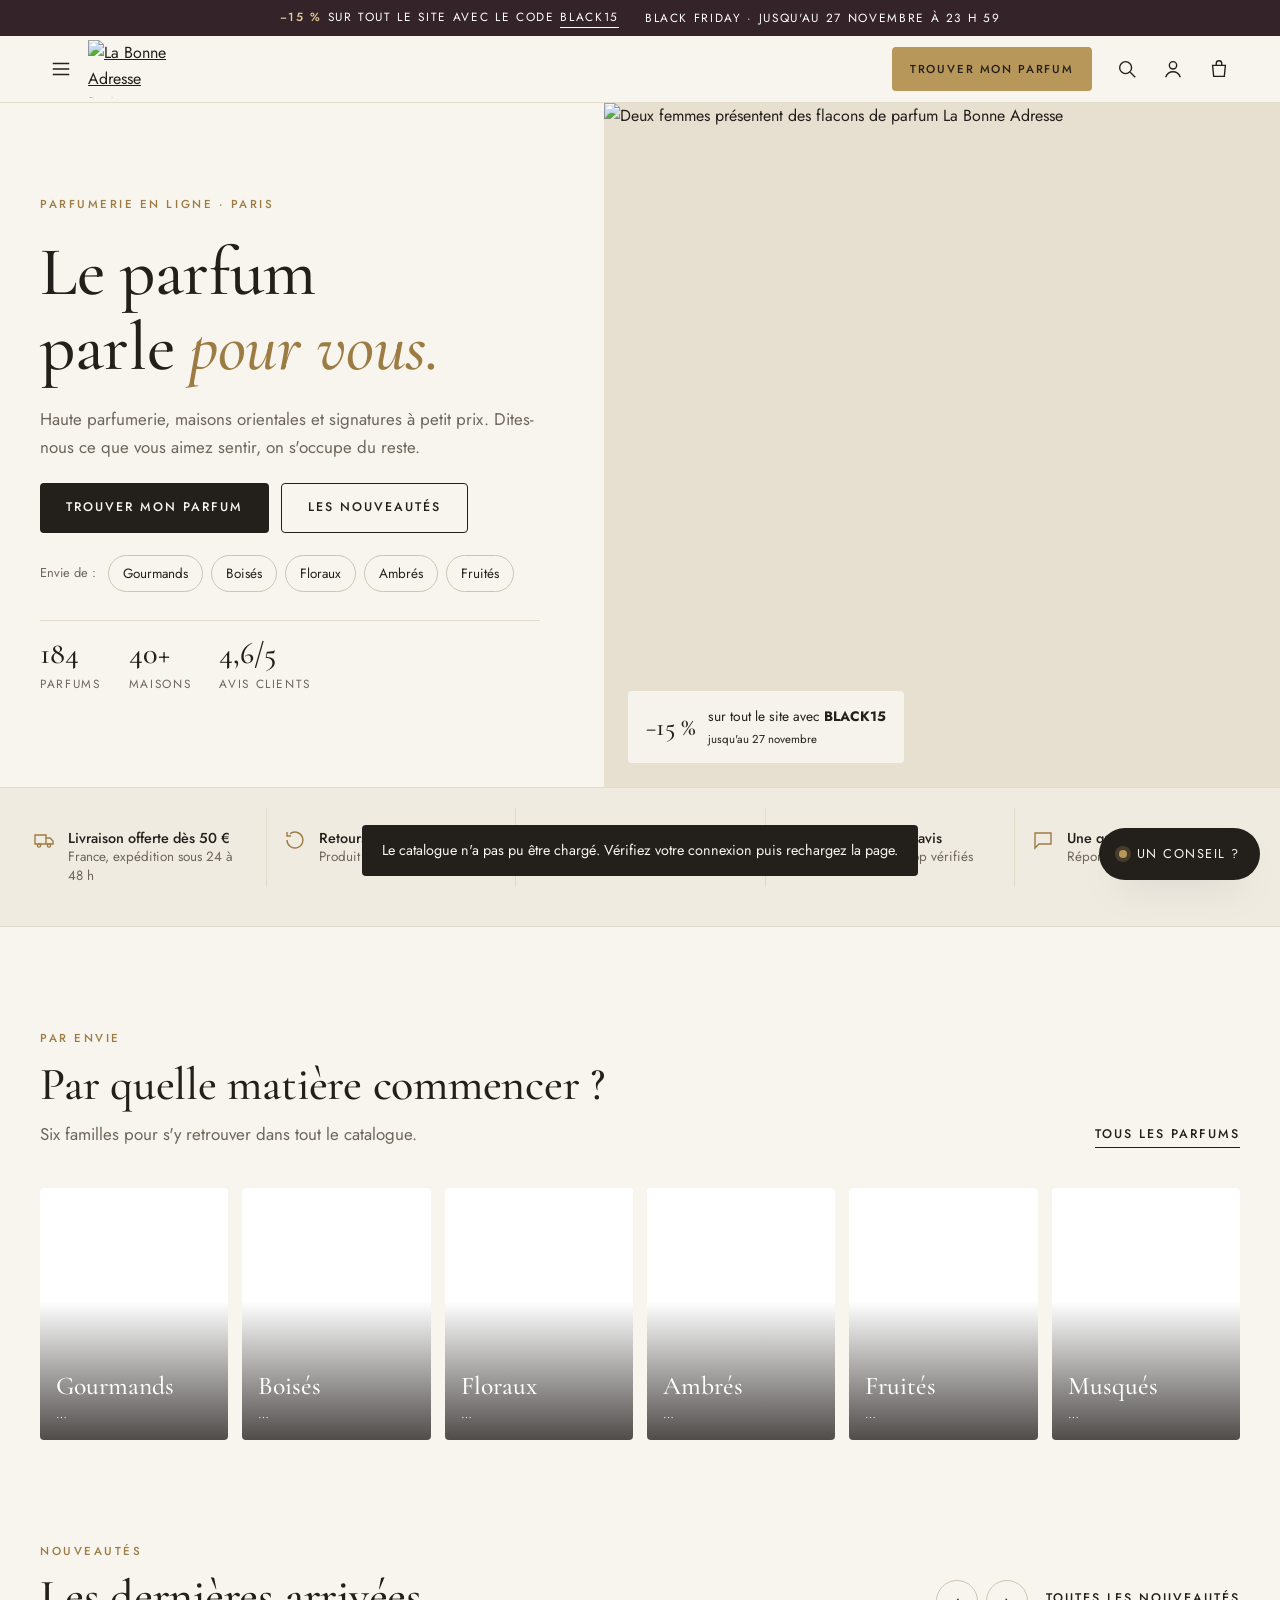
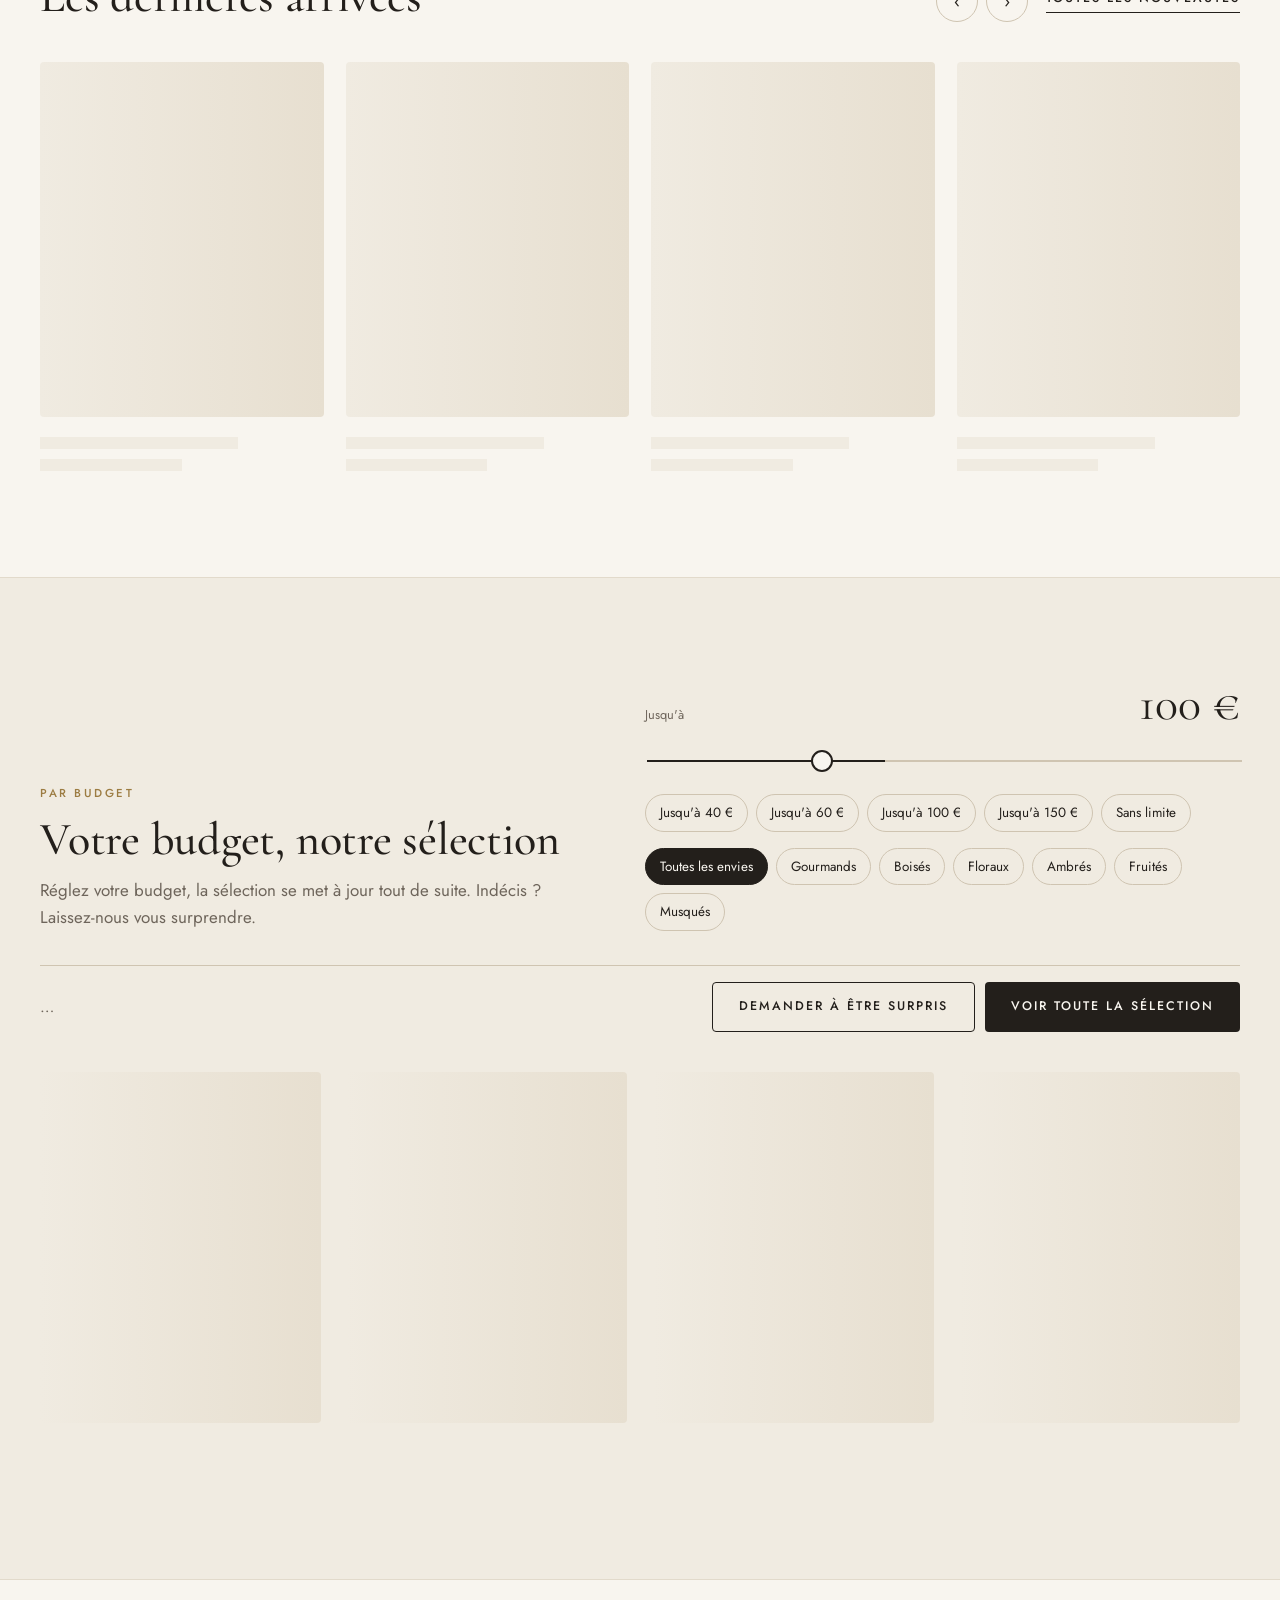
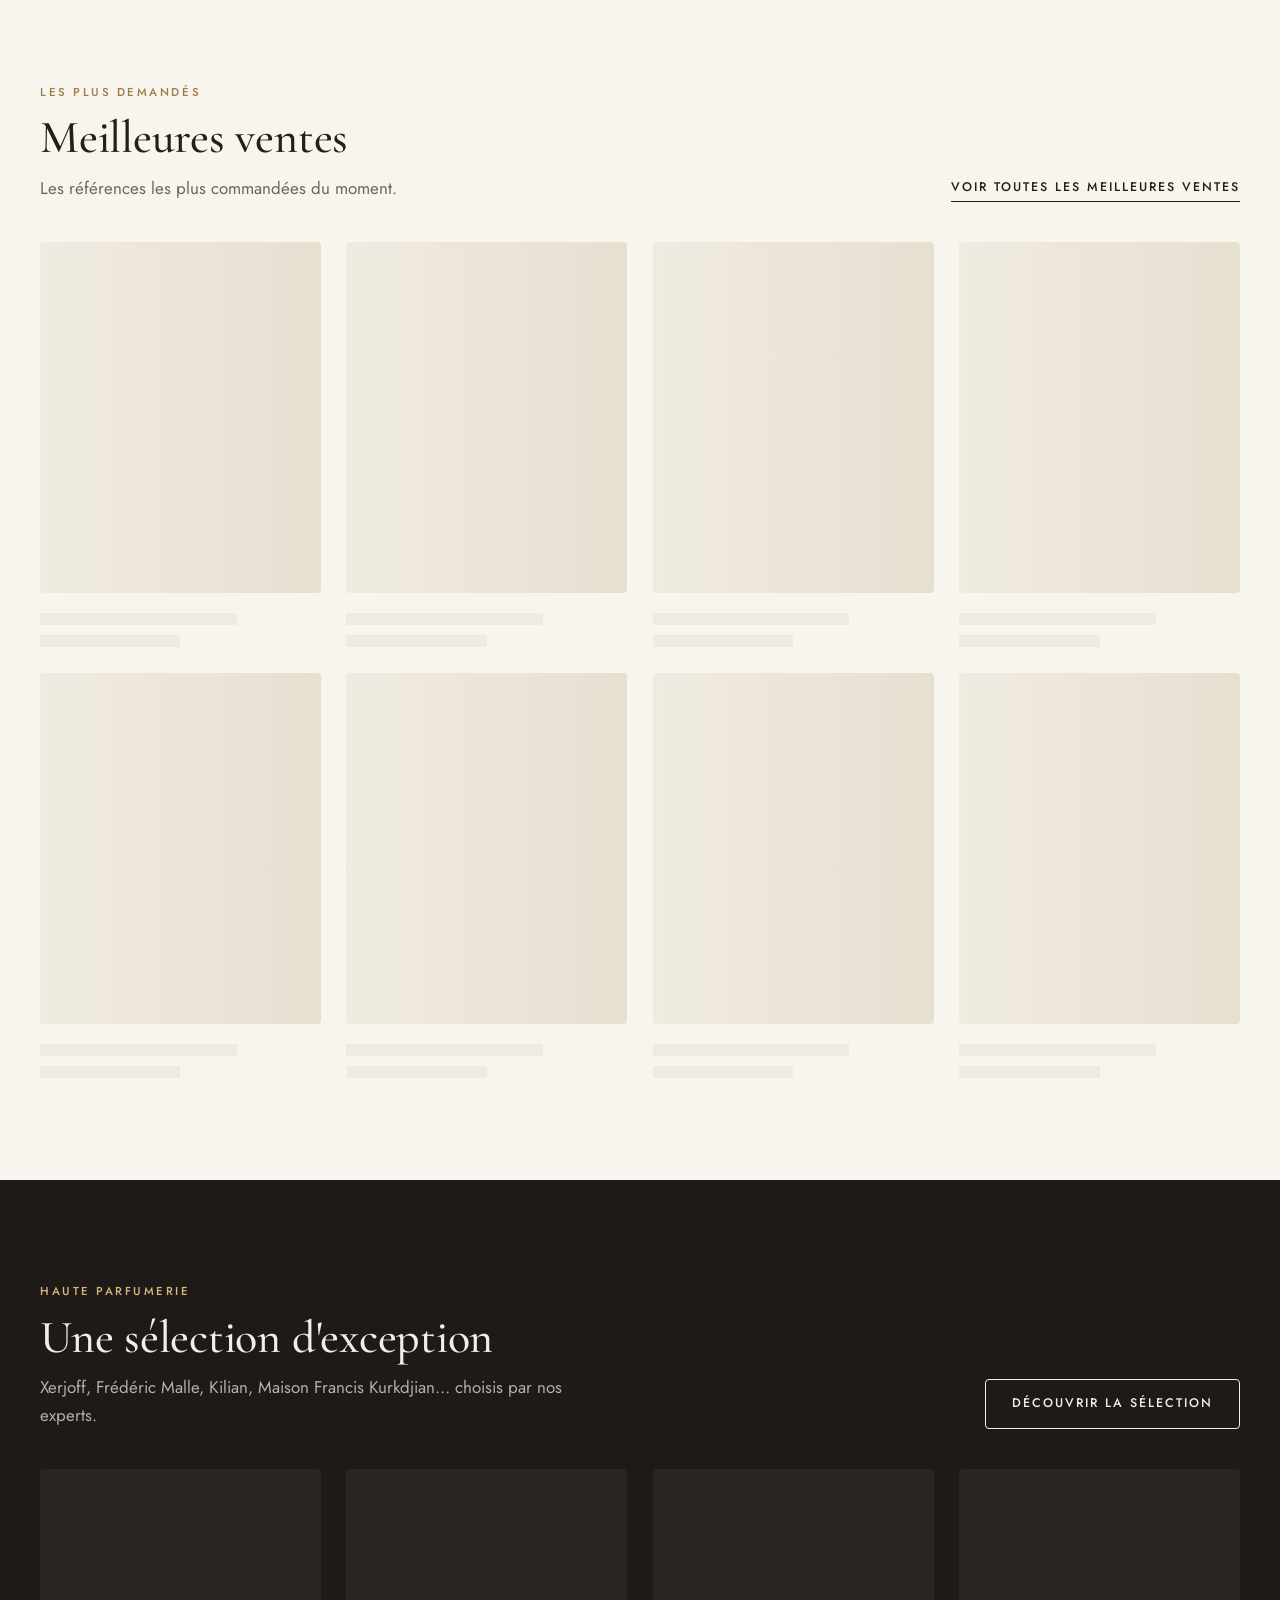
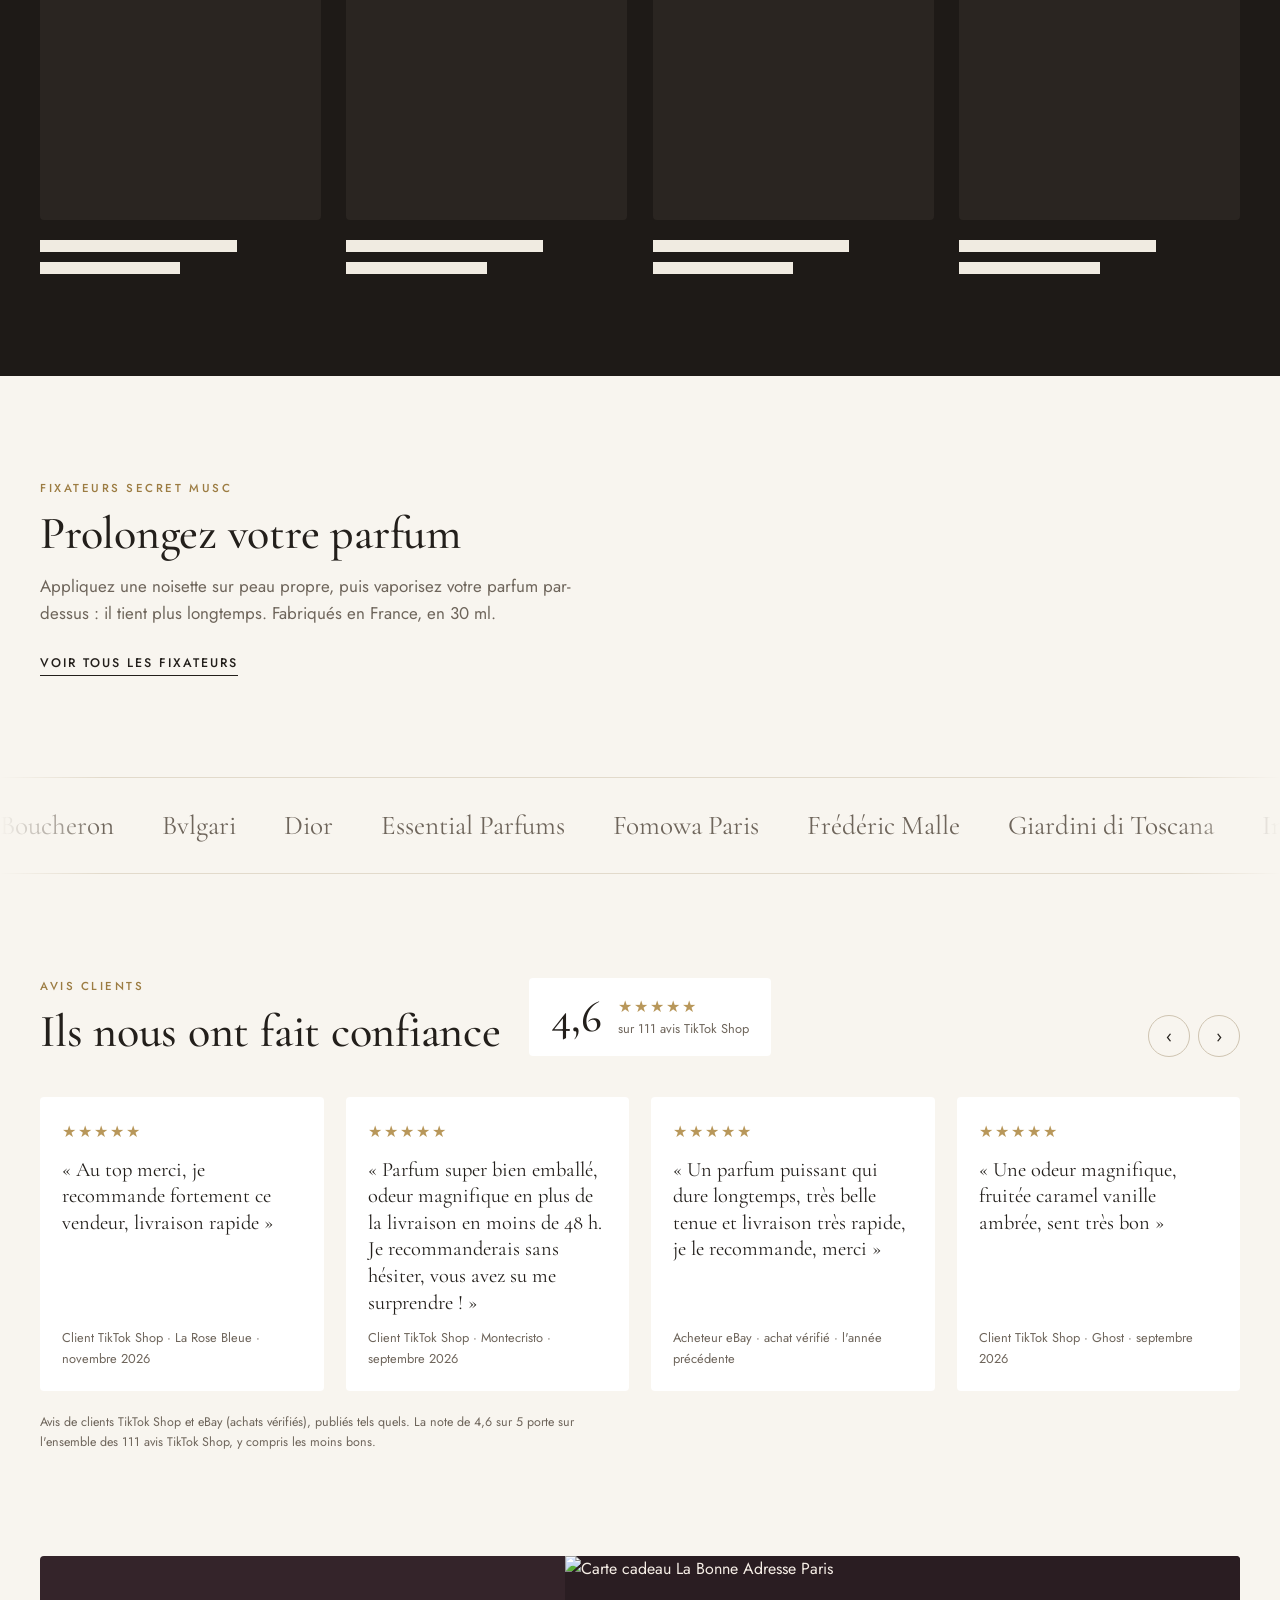
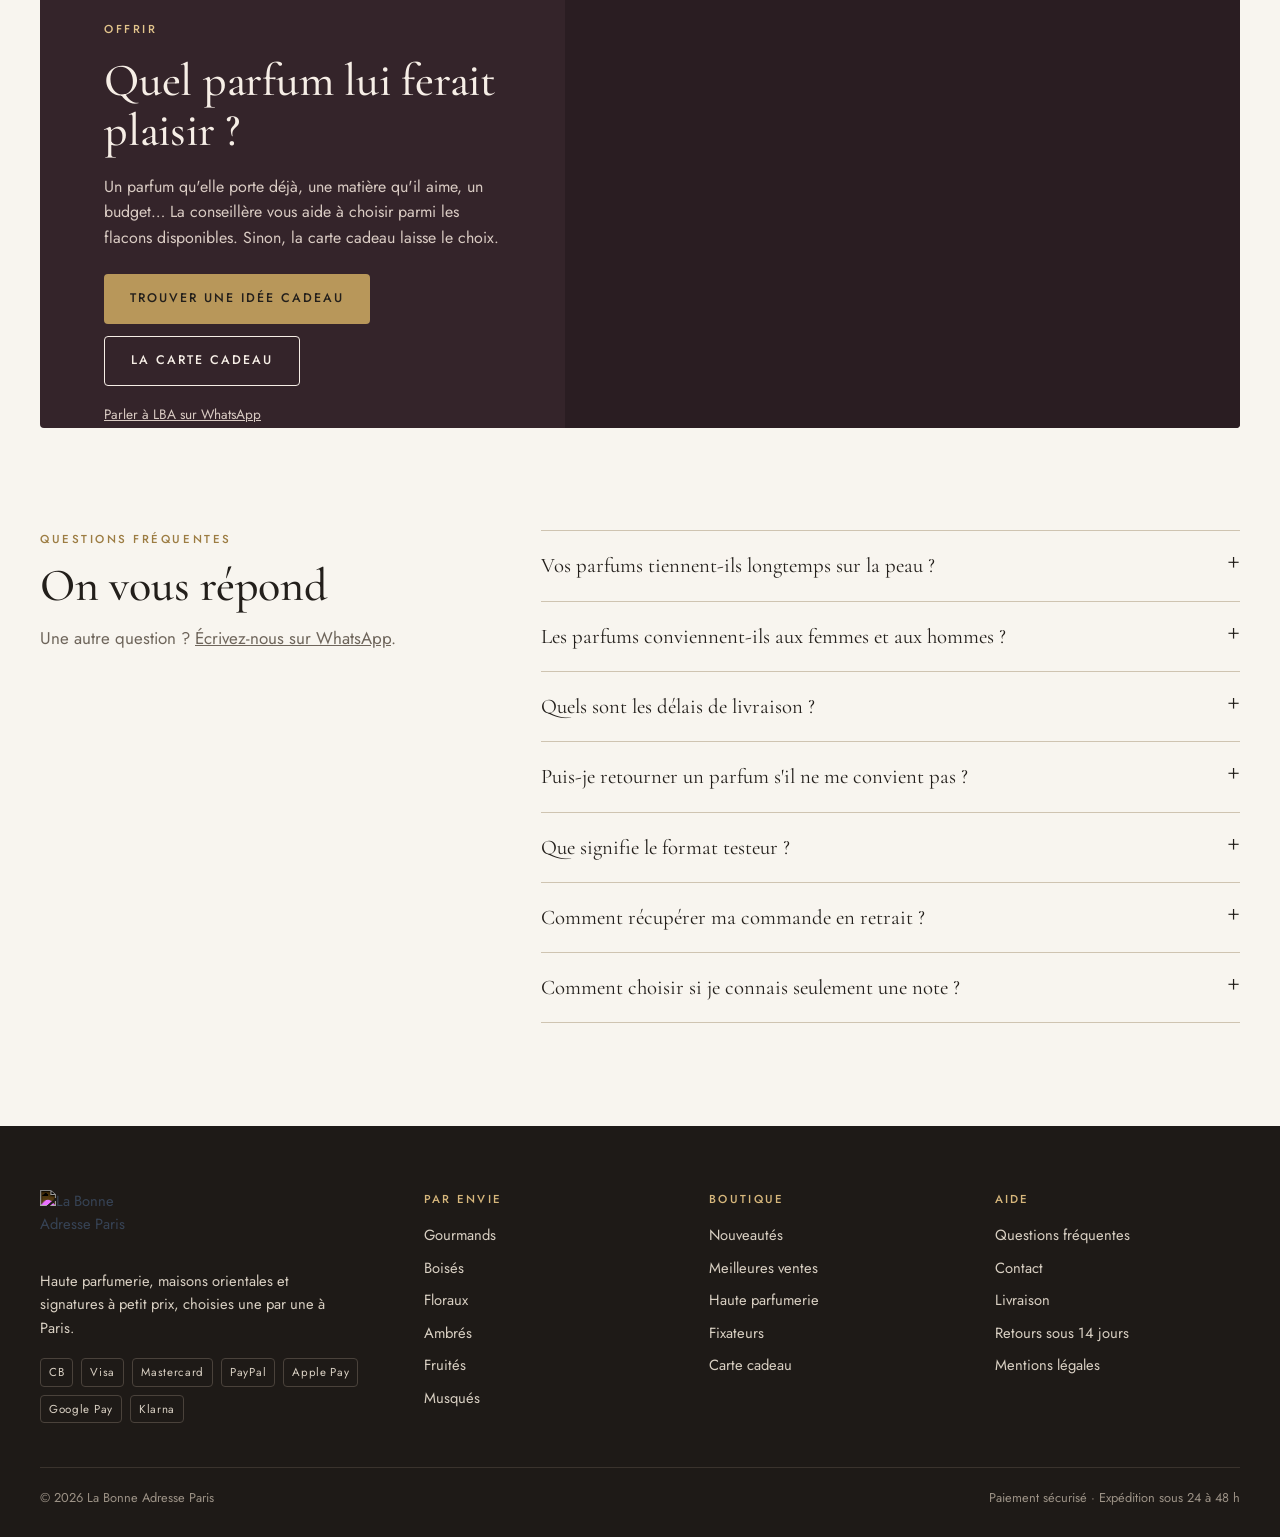
==== index.html @ 256d6266 "La Bonne Adresse Paris – version 3 Co-Authored-By: Claude Opus 5.5 <noreply@anthropic.com>" ====
<!doctype html>
<html lang="fr">
<head>
<meta charset="utf-8">
<meta name="viewport" content="width=device-width, initial-scale=1, viewport-fit=cover">
<meta name="robots" content="noindex">
<title>La Bonne Adresse Paris – Parfums de niche et petits prix</title>
<meta name="description" content="Haute parfumerie, maisons orientales et signatures à petit prix. Livraison offerte dès 50 €, expédition sous 24 à 48 h.">
<link rel="icon" href="https://labonneadresseparis.fr/cdn/shop/files/lba-logo-transparent.png?width=64">
<link rel="preconnect" href="https://fonts.googleapis.com">
<link rel="preconnect" href="https://fonts.gstatic.com" crossorigin>
<link rel="preconnect" href="https://cdn.shopify.com" crossorigin>
<link rel="stylesheet" href="https://fonts.googleapis.com/css2?family=Cormorant+Garamond:ital,wght@0,400;0,500;0,600;1,400;1,500&family=Jost:wght@300;400;500&display=swap">
<link rel="stylesheet" href="styles.css">
</head>
<body>
<a class="visually-hidden" href="#app">Aller au contenu</a>

<div class="ann" role="region" aria-label="Offre en cours">
  <div class="wrap">
    <span><b>−15 %</b> sur tout le site avec le code <button type="button" data-copy="BLACK15">BLACK15</button></span>
    <span class="ann-2">Black Friday · jusqu'au 27 novembre à 23 h 59</span>
  </div>
</div>

<header class="hd">
  <div class="hd-row">
    <button type="button" class="ic hd-burger" id="burger" aria-label="Ouvrir le menu" aria-controls="menuDrawer" aria-expanded="false">
      <svg viewBox="0 0 24 24" fill="none" stroke="currentColor" stroke-width="1.5"><path d="M3 6h18M3 12h18M3 18h18"/></svg>
    </button>
    <a class="hd-logo" href="#/" aria-label="La Bonne Adresse Paris, accueil">
      <img src="https://labonneadresseparis.fr/cdn/shop/files/lba-logo-transparent.png?width=240" alt="La Bonne Adresse Paris" width="80" height="58">
    </a>
    <nav class="hd-nav" aria-label="Navigation principale"><ul id="nav"></ul></nav>
    <div class="hd-tools">
      <button type="button" class="btn btn-gold hd-cta" data-adv-open>Trouver mon parfum</button>
      <a class="ic" href="#/catalogue?focus=1" aria-label="Rechercher"><svg viewBox="0 0 24 24" fill="none" stroke="currentColor" stroke-width="1.5"><circle cx="10.5" cy="10.5" r="6.5"/><path d="M15.5 15.5L21 21"/></svg></a>
      <a class="ic hd-acc" href="https://labonneadresseparis.fr/account" aria-label="Mon compte"><svg viewBox="0 0 24 24" fill="none" stroke="currentColor" stroke-width="1.5"><circle cx="12" cy="8" r="4"/><path d="M4 21c1.5-4 4.5-6 8-6s6.5 2 8 6"/></svg></a>
      <button type="button" class="ic" id="cartBtn" aria-label="Panier" aria-controls="cartDrawer"><svg viewBox="0 0 24 24" fill="none" stroke="currentColor" stroke-width="1.5"><path d="M5 8h14l-1.2 12H6.2z"/><path d="M9 8V6a3 3 0 016 0v2"/></svg><span class="n" id="cartN" data-z="1">0</span></button>
    </div>
  </div>
</header>

<div class="drawer" id="menuDrawer" hidden>
  <div class="drawer-bg" data-close></div>
  <div class="drawer-in" role="dialog" aria-modal="true" aria-label="Menu">
    <div class="drawer-top">
      <img src="https://labonneadresseparis.fr/cdn/shop/files/lba-logo-transparent.png?width=160" alt="" width="60" height="44" style="height:44px;width:auto">
      <button type="button" class="ic" data-close aria-label="Fermer le menu"><svg viewBox="0 0 24 24" fill="none" stroke="currentColor" stroke-width="1.5"><path d="M6 6l12 12M18 6L6 18"/></svg></button>
    </div>
    <button type="button" class="btn btn-gold" data-adv-open style="width:100%;margin-bottom:8px">Trouver mon parfum</button>
    <ul id="navM"></ul>
    <a class="m-link" href="https://labonneadresseparis.fr/account" style="color:var(--muted);font-size:.85rem">Mon compte</a>
  </div>
</div>

<main id="app" tabindex="-1"></main>

<footer class="ft">
  <div class="wrap">
    <div class="ft-grid">
      <div>
        <img class="ft-logo" src="https://labonneadresseparis.fr/cdn/shop/files/lba-logo-transparent.png?width=200" alt="La Bonne Adresse Paris" width="88" height="64">
        <p style="max-width:34ch">Haute parfumerie, maisons orientales et signatures à petit prix, choisies une par une à Paris.</p>
        <div class="ft-pay"><span>CB</span><span>Visa</span><span>Mastercard</span><span>PayPal</span><span>Apple Pay</span><span>Google Pay</span><span>Klarna</span></div>
      </div>
      <div><h4>Par envie</h4><ul id="ftFam"></ul></div>
      <div><h4>Boutique</h4><ul>
        <li><a href="#/catalogue?sort=new">Nouveautés</a></li>
        <li><a href="#/collection/meilleures-ventes">Meilleures ventes</a></li>
        <li><a href="#/collection/parfums-de-niche">Haute parfumerie</a></li>
        <li><a href="#/collection/fixateurs-de-parfum">Fixateurs</a></li>
        <li><a href="https://labonneadresseparis.fr/products/carte-cadeau-la-bonne-adresse-paris">Carte cadeau</a></li>
      </ul></div>
      <div><h4>Aide</h4><ul>
        <li><a href="#faq">Questions fréquentes</a></li>
        <li><a href="https://labonneadresseparis.fr/pages/contact">Contact</a></li>
        <li><a href="https://labonneadresseparis.fr/policies/shipping-policy">Livraison</a></li>
        <li><a href="https://labonneadresseparis.fr/policies/refund-policy">Retours sous 14 jours</a></li>
        <li><a href="https://labonneadresseparis.fr/policies/legal-notice">Mentions légales</a></li>
      </ul></div>
    </div>
    <div class="ft-bot"><span>© 2026 La Bonne Adresse Paris</span><span>Paiement sécurisé · Expédition sous 24 à 48 h</span></div>
  </div>
</footer>

<div class="drawer" id="cartDrawer" hidden>
  <div class="drawer-bg" data-close></div>
  <div class="drawer-in r cart-in" role="dialog" aria-modal="true" aria-labelledby="cartTitle" id="cartPanel"></div>
</div>

<div class="bf" id="bf" hidden role="dialog" aria-labelledby="bfTitle">
  <button type="button" class="x" id="bfX" aria-label="Fermer">×</button>
  <span class="eyebrow" style="color:#E2C48C;margin:0">Black Friday</span>
  <b id="bfTitle">−15 % sur tout le site</b>
  <p>Jusqu'au 27 novembre à 23 h 59. Le code s'applique tout seul à la commande.</p>
  <code>BLACK15</code>
</div>

<button type="button" class="adv-fab" id="advFab" aria-controls="adv" aria-expanded="false"><i aria-hidden="true"></i><span>Un conseil ?</span></button>
<div class="adv" id="adv" role="dialog" aria-labelledby="advTitle" hidden>
  <div class="adv-top">
    <span class="av" aria-hidden="true"><svg viewBox="0 0 24 24" width="18" height="18" fill="none" stroke="currentColor" stroke-width="1.4"><rect x="9" y="2.5" width="6" height="3.5"/><path d="M10.5 6v2.2M13.5 6v2.2"/><rect x="5.5" y="8.2" width="13" height="13.3" rx="1.5"/><path d="M8.5 13.5h7"/></svg></span>
    <div><b id="advTitle">Votre conseillère</b><small>La Bonne Adresse · réponse immédiate</small></div>
    <button type="button" class="x" id="advX" aria-label="Fermer le conseiller">×</button>
  </div>
  <div class="adv-log" id="advLog" aria-live="polite"></div>
  <div class="adv-choices" id="advChoices"></div>
  <form class="adv-form" id="advForm" autocomplete="off">
    <label class="visually-hidden" for="advIn">Décrivez ce que vous cherchez</label>
    <input id="advIn" type="text" maxlength="120" placeholder="Ex : vanille, oud, moins de 50 €…">
    <button type="submit" aria-label="Envoyer">→</button>
  </form>
  <a class="adv-human" href="https://wa.me/33620641083" target="_blank" rel="noopener">Parler à la boutique sur WhatsApp</a>
</div>

<div class="toast" id="toast" role="status" aria-live="polite"></div>

<script src="familles.js"></script>
<script src="app.js"></script>
</body>
</html>
---- styles.css ----
/* La Bonne Adresse Paris – version 3
   Identité du site actuel (ivoire, Cormorant Garamond, or) + parcours de la maquette (envies, budget, conseil). */
:root{
  --ivory:#F8F5EF; --ivory-2:#F0EBE1; --sand:#E7DFD0; --card:#FFFFFF;
  --ink:#231F1B; --muted:#6E655B; --line:#E2DACB; --line-2:#CFC4B1;
  --gold:#B8975A; --gold-d:#9C7C42; --gold-ink:#231F1B;
  --plum:#34242A; --plum-2:#4A3540; --night:#1E1A17;
  --ok:#3E7B4F; --sale:#9B3B2E;
  --f-title:"Cormorant Garamond",Cormorant,Garamond,Georgia,serif;
  --f-body:"Jost",Futura,"Helvetica Neue",Arial,sans-serif;
  --wrap:1320px; --gut:clamp(16px,4vw,40px); --r:4px;
  --shadow:0 18px 40px -22px rgba(35,31,27,.35);
  color-scheme:light;
}
*{box-sizing:border-box}
html{-webkit-text-size-adjust:100%;scroll-behavior:smooth}
body{margin:0;background:var(--ivory);color:var(--ink);font-family:var(--f-body);font-size:16px;line-height:1.6;font-weight:400;-webkit-font-smoothing:antialiased}
img{max-width:100%;display:block}
a{color:inherit}
button{font:inherit;color:inherit;background:none;border:0;cursor:pointer;padding:0}
input,select{font:inherit;color:inherit}
:focus-visible{outline:2px solid var(--gold-d);outline-offset:2px}
h1,h2,h3{font-family:var(--f-title);font-weight:500;line-height:1.08;margin:0;letter-spacing:-.005em}
h1{font-size:clamp(2.6rem,5.4vw,4.6rem)}
h2{font-size:clamp(2rem,3.6vw,3rem)}
h3{font-size:1.5rem}
p{margin:0}
.wrap{max-width:var(--wrap);margin:0 auto;padding-inline:var(--gut)}
.eyebrow{font-size:.72rem;letter-spacing:.22em;text-transform:uppercase;color:var(--gold-d);font-weight:500;margin:0 0 12px}
.lead{color:var(--muted);font-size:1.06rem;max-width:56ch}
.visually-hidden{position:absolute!important;width:1px;height:1px;overflow:hidden;clip:rect(0 0 0 0);white-space:nowrap}
section{padding-block:clamp(56px,8vw,104px)}
.sec-head{display:flex;justify-content:space-between;align-items:end;gap:24px;flex-wrap:wrap;margin-bottom:clamp(26px,4vw,40px)}
.sec-head p.lead{margin-top:12px}
.link{font-size:.78rem;letter-spacing:.16em;text-transform:uppercase;font-weight:500;text-decoration:none;border-bottom:1px solid currentColor;padding-bottom:3px;white-space:nowrap}
.link:hover{color:var(--gold-d)}

/* boutons */
.btn{display:inline-flex;align-items:center;justify-content:center;gap:10px;min-height:50px;padding:0 26px;font-size:.78rem;letter-spacing:.16em;text-transform:uppercase;font-weight:500;text-decoration:none;border-radius:var(--r);transition:background .2s,color .2s,border-color .2s,transform .2s;white-space:nowrap}
.btn-gold{background:var(--gold);color:var(--gold-ink)}
.btn-gold:hover{background:#C6A66A}
.btn-dark{background:var(--ink);color:var(--ivory)}
.btn-dark:hover{background:#3A332C}
.btn-line{border:1px solid var(--ink)}
.btn-line:hover{background:var(--ink);color:var(--ivory)}
.btn-light{background:var(--ivory);color:var(--ink)}
.btn[disabled]{opacity:.45;cursor:not-allowed}
.chip{display:inline-flex;align-items:center;gap:6px;border:1px solid var(--line-2);border-radius:999px;padding:7px 14px;font-size:.84rem;text-decoration:none;background:transparent;transition:all .2s;white-space:nowrap}
.chip:hover{border-color:var(--ink)}
.chip[aria-pressed="true"]{background:var(--ink);color:var(--ivory);border-color:var(--ink)}
.chip em{font-style:normal;color:var(--muted);font-size:.76rem}
.chip[aria-pressed="true"] em{color:#CFC6B8}

/* bandeau Black Friday */
.ann{background:var(--plum);color:#fff;font-size:.74rem;letter-spacing:.14em;text-transform:uppercase;overflow:hidden}
.ann .wrap{display:flex;justify-content:center;align-items:center;gap:26px;min-height:36px;padding-block:6px;text-align:center}
.ann b{font-weight:500;color:#E9CF9B}
.ann button{border-bottom:1px solid currentColor;font-size:inherit;letter-spacing:inherit;text-transform:inherit}
@media (max-width:640px){.ann .ann-2{display:none}}

/* en-tête */
.hd{position:sticky;top:0;z-index:60;background:rgba(248,245,239,.94);backdrop-filter:saturate(1.2) blur(10px);-webkit-backdrop-filter:saturate(1.2) blur(10px);border-bottom:1px solid var(--line)}
.hd-row{display:flex;align-items:center;gap:clamp(14px,1.6vw,28px);min-height:76px;max-width:1480px;margin:0 auto;padding-inline:var(--gut)}
.hd-logo{flex:none;display:block}
.hd-logo img{height:58px;width:auto}
.hd-nav{flex:1;min-width:0}
.hd-nav>ul{list-style:none;margin:0;padding:0;display:flex;justify-content:center;gap:clamp(12px,1.3vw,24px)}
.hd-nav>ul>li{position:relative}
.hd-nav a,.hd-nav>ul>li>button{display:inline-flex;align-items:center;gap:6px;white-space:nowrap;text-decoration:none;font-size:.74rem;letter-spacing:.08em;text-transform:uppercase;font-weight:500;padding:12px 0;border-bottom:1px solid transparent}
.hd-nav a:hover,.hd-nav>ul>li>button:hover,.hd-dd.on>button{border-color:currentColor}
.hd-dd.on>button svg{transform:rotate(180deg)}
.hd-panel{position:absolute;top:100%;left:50%;transform:translateX(-50%);min-width:240px;background:var(--ivory);border:1px solid var(--line);box-shadow:var(--shadow);padding:14px 0;z-index:5}
.hd-panel.cols{min-width:560px}
.hd-panel.cols ul{columns:2;column-gap:8px}
.hd-panel ul{list-style:none;margin:0;padding:0}
.hd-panel a{display:block;padding:8px 22px;font-size:.95rem;letter-spacing:0;text-transform:none;font-weight:400;border:0;white-space:normal}
.hd-panel a:hover{background:var(--ivory-2)}
.hd-panel[hidden]{display:none}
.hd-tools{display:flex;align-items:center;gap:4px;flex:none;margin-left:auto}
.hd-cta{margin-right:10px;min-height:44px;padding:0 18px;font-size:.72rem}
.ic{display:inline-grid;place-items:center;width:42px;height:42px;position:relative;text-decoration:none}
.ic svg{width:22px;height:22px}
.ic .n{position:absolute;top:3px;right:1px;min-width:18px;height:18px;border-radius:9px;background:var(--ink);color:var(--ivory);font-size:.64rem;display:grid;place-items:center;padding:0 4px}
.ic .n[data-z="1"]{display:none}
.hd-burger{display:none}
@media (max-width:1300px){.hd-nav{display:none}.hd-burger{display:inline-grid}.hd-logo{margin-right:auto}.hd-row{gap:6px;min-height:66px}}
@media (max-width:640px){.hd-cta{display:none}.hd-logo img{height:46px}.hd-acc{display:none}}

/* tiroir mobile */
.drawer{position:fixed;inset:0;z-index:90;display:flex}
.drawer[hidden]{display:none}
.drawer-bg{position:absolute;inset:0;background:rgba(30,26,23,.45)}
.drawer-in{position:relative;width:min(420px,92vw);height:100%;background:var(--ivory);overflow:auto;padding:18px var(--gut) 40px;display:flex;flex-direction:column;gap:6px;animation:slideL .28s ease-out}
.drawer-in.r{margin-left:auto;animation-name:slideR}
@keyframes slideL{from{transform:translateX(-100%)}}
@keyframes slideR{from{transform:translateX(100%)}}
@media (prefers-reduced-motion:reduce){.drawer-in{animation:none}}
.drawer-top{display:flex;justify-content:space-between;align-items:center;margin-bottom:10px}
.drawer ul{list-style:none;margin:0;padding:0}
.drawer li{border-bottom:1px solid var(--line)}
.drawer .m-link,.drawer summary{display:flex;justify-content:space-between;align-items:center;padding:15px 0;text-decoration:none;font-size:.92rem;letter-spacing:.08em;text-transform:uppercase;cursor:pointer;list-style:none}
.drawer summary::-webkit-details-marker{display:none}
.drawer summary::after{content:"+";font-size:1.2rem}
.drawer details[open] summary::after{content:"−"}
.drawer details ul{padding:0 0 12px 12px}
.drawer details li{border:0}
.drawer details a{display:block;padding:8px 0;text-decoration:none}

/* ouverture */
.hero{padding:0;background:var(--ivory)}
.hero-grid{display:grid;grid-template-columns:minmax(0,1fr) minmax(0,1.12fr);min-height:min(76vh,700px)}
.hero-copy{display:flex;flex-direction:column;justify-content:center;gap:22px;padding:clamp(40px,6vw,80px) clamp(20px,5vw,72px) clamp(40px,6vw,80px) max(var(--gut),calc((100vw - var(--wrap))/2 + var(--gut)))}
.hero-copy h1 em{font-style:italic;color:var(--gold-d)}
.hero-ctas{display:flex;gap:12px;flex-wrap:wrap}
.hero-envies{display:flex;flex-wrap:wrap;gap:8px;align-items:center}
.hero-envies span{font-size:.8rem;color:var(--muted);margin-right:4px}
.hero-facts{display:flex;gap:28px;flex-wrap:wrap;padding-top:18px;border-top:1px solid var(--line);margin-top:6px}
.hero-facts b{font-family:var(--f-title);font-size:1.9rem;font-weight:500;display:block;line-height:1}
.hero-facts span{font-size:.74rem;letter-spacing:.14em;text-transform:uppercase;color:var(--muted)}
.hero-media{position:relative;overflow:hidden;background:var(--sand)}
.hero-media img{width:100%;height:100%;object-fit:cover;object-position:center 30%}
.hero-badge{position:absolute;left:24px;bottom:24px;background:rgba(248,245,239,.92);padding:14px 18px;border-radius:var(--r);font-size:.86rem;display:flex;gap:12px;align-items:center;max-width:calc(100% - 48px)}
.hero-badge b{font-family:var(--f-title);font-size:1.6rem;font-weight:500;line-height:1}
.stars{color:var(--gold);letter-spacing:2px}
@media (max-width:900px){
  .hero-grid{grid-template-columns:1fr;min-height:0}
  .hero-media{order:-1;aspect-ratio:4/3}
  .hero-copy{padding:30px var(--gut) 40px}
}

/* réassurance */
.trust{padding-block:0;border-block:1px solid var(--line);background:var(--ivory-2)}
.trust .wrap{display:grid;grid-template-columns:repeat(5,1fr);gap:0}
.trust div{padding:20px 16px;display:flex;gap:12px;align-items:flex-start;font-size:.84rem;line-height:1.4}
.trust div+div{border-left:1px solid var(--line)}
.trust svg{flex:none;width:24px;height:24px;color:var(--gold-d)}
.trust b{display:block;font-weight:500;font-size:.9rem}
.trust span{color:var(--muted)}
@media (max-width:1000px){.trust .wrap{grid-template-columns:repeat(2,1fr)}.trust div+div{border-left:0}.trust div{border-bottom:1px solid var(--line)}.trust div:last-child{grid-column:1/-1;border-bottom:0}}

/* familles (envies) */
.envies{display:grid;grid-template-columns:repeat(6,1fr);gap:14px}
.envie{position:relative;display:block;text-decoration:none;border-radius:var(--r);overflow:hidden;background:var(--card);aspect-ratio:3/4}
.envie img{position:absolute;inset:0;width:100%;height:100%;object-fit:cover;transition:transform .6s ease}
.envie:hover img{transform:scale(1.05)}
.envie::after{content:"";position:absolute;inset:0;background:linear-gradient(180deg,transparent 45%,rgba(30,26,23,.78))}
.envie div{position:absolute;left:16px;right:16px;bottom:14px;z-index:1;color:#fff}
.envie b{font-family:var(--f-title);font-size:1.6rem;font-weight:500;display:block;line-height:1.05}
.envie span{font-size:.76rem;letter-spacing:.12em;text-transform:uppercase;opacity:.85}
@media (max-width:1000px){.envies{grid-template-columns:repeat(3,1fr)}}
@media (max-width:560px){.envies{grid-template-columns:repeat(2,1fr);gap:10px}.envie b{font-size:1.35rem}}

/* cartes produit */
.grid{display:grid;grid-template-columns:repeat(4,minmax(0,1fr));gap:clamp(14px,2vw,26px)}
.grid.g3{grid-template-columns:repeat(3,minmax(0,1fr))}
@media (max-width:1000px){.grid{grid-template-columns:repeat(3,minmax(0,1fr))}}
@media (max-width:700px){.grid,.grid.g3{grid-template-columns:repeat(2,minmax(0,1fr));gap:12px}}
.row{display:grid;grid-auto-flow:column;grid-auto-columns:calc((100% - 3*22px)/4);gap:22px;overflow-x:auto;scroll-snap-type:x mandatory;scrollbar-width:none;padding-bottom:4px}
.row::-webkit-scrollbar{display:none}
.row>*{scroll-snap-align:start}
@media (max-width:1000px){.row{grid-auto-columns:calc((100% - 2*16px)/3);gap:16px}}
@media (max-width:700px){.row{grid-auto-columns:62%;gap:12px}}
.row-nav{display:flex;gap:8px}
.row-nav button{width:42px;height:42px;border:1px solid var(--line-2);border-radius:50%;display:grid;place-items:center;font-size:1.1rem}
.row-nav button:hover{border-color:var(--ink)}
.card{display:flex;flex-direction:column;text-decoration:none;position:relative;min-width:0}
.card .ph{position:relative;aspect-ratio:4/5;background:var(--card);border-radius:var(--r);overflow:hidden}
.card .ph img{width:100%;height:100%;object-fit:cover;transition:opacity .4s,transform .6s}
.card .ph img.alt{position:absolute;inset:0;opacity:0}
@media (hover:hover){.card:hover .ph img.alt{opacity:1}.card:hover .ph img:first-child{transform:scale(1.03)}}
.card .tags{position:absolute;top:10px;left:10px;display:flex;gap:6px;flex-wrap:wrap;z-index:1}
.tag{font-size:.66rem;letter-spacing:.12em;text-transform:uppercase;padding:4px 8px;border-radius:2px;background:var(--ivory);font-weight:500}
.tag.sale{background:var(--sale);color:#fff}
.tag.dark{background:var(--ink);color:var(--ivory)}
.card .quick{position:absolute;right:10px;bottom:10px;width:40px;height:40px;border-radius:50%;background:var(--ivory);display:grid;place-items:center;box-shadow:0 6px 16px -8px rgba(0,0,0,.4);opacity:0;transform:translateY(6px);transition:all .25s;z-index:2}
.card .quick svg{width:18px;height:18px}
@media (hover:hover){.card:hover .quick{opacity:1;transform:none}}
@media (hover:none){.card .quick{opacity:1;transform:none}}
.card .meta{padding-top:12px;display:grid;gap:2px}
.card .mai{font-size:.68rem;letter-spacing:.16em;text-transform:uppercase;color:var(--muted)}
.card .nm{font-family:var(--f-title);font-size:1.32rem;line-height:1.15;font-weight:500}
.card .cc{font-size:.8rem;color:var(--muted)}
.card .pr{font-size:.95rem;font-weight:500;margin-top:4px}
.card .pr s{color:var(--muted);font-weight:400;font-size:.84rem;margin-left:6px}
.card.out .ph img{filter:grayscale(.5);opacity:.7}
.skel .ph{background:linear-gradient(90deg,var(--ivory-2),var(--sand),var(--ivory-2));background-size:200% 100%;animation:sk 1.4s infinite}
.skel .meta i{display:block;height:12px;background:var(--ivory-2);margin-top:8px;width:70%}
@keyframes sk{to{background-position:-200% 0}}

/* budget */
.bud{background:var(--ivory-2);border-block:1px solid var(--line)}
.bud-top{display:grid;grid-template-columns:1fr 1.1fr;gap:clamp(24px,5vw,72px);align-items:end;margin-bottom:34px}
.bud-ctl{display:grid;gap:16px}
.bud-val{display:flex;align-items:baseline;justify-content:space-between;gap:16px}
.bud-val output{font-family:var(--f-title);font-size:3rem;line-height:1}
.bud-val span{font-size:.8rem;color:var(--muted)}
input[type=range]{-webkit-appearance:none;appearance:none;width:100%;height:30px;background:transparent}
input[type=range]::-webkit-slider-runnable-track{height:2px;background:linear-gradient(90deg,var(--ink) var(--p,40%),var(--line-2) var(--p,40%))}
input[type=range]::-moz-range-track{height:2px;background:var(--line-2)}
input[type=range]::-moz-range-progress{height:2px;background:var(--ink)}
input[type=range]::-webkit-slider-thumb{-webkit-appearance:none;width:22px;height:22px;border-radius:50%;background:var(--ivory);border:2px solid var(--ink);margin-top:-10px}
input[type=range]::-moz-range-thumb{width:18px;height:18px;border-radius:50%;background:var(--ivory);border:2px solid var(--ink)}
.chips{display:flex;flex-wrap:wrap;gap:8px}
.bud-bar{display:flex;justify-content:space-between;align-items:center;gap:16px;flex-wrap:wrap;padding:16px 0;border-top:1px solid var(--line-2);margin-bottom:24px}
.bud-bar p{color:var(--muted)}
.bud-bar .acts{display:flex;gap:10px;flex-wrap:wrap}
.reveal{display:grid;grid-template-columns:minmax(0,320px) 1fr;gap:clamp(20px,4vw,48px);align-items:center;background:var(--card);border-radius:var(--r);padding:clamp(16px,3vw,30px);margin-bottom:28px;box-shadow:var(--shadow)}
.reveal[hidden]{display:none}
.reveal .ph{aspect-ratio:1;border-radius:var(--r);overflow:hidden;background:var(--ivory)}
.reveal .ph img{width:100%;height:100%;object-fit:cover}
.reveal h3{font-size:clamp(1.8rem,3vw,2.6rem);margin:6px 0 10px}
.reveal p{color:var(--muted);margin-bottom:18px}
.reveal .acts{display:flex;gap:10px;flex-wrap:wrap}
@media (max-width:820px){.bud-top{grid-template-columns:1fr}.reveal{grid-template-columns:110px 1fr;align-items:start}.reveal .acts .btn{padding:0 16px}}

/* haute parfumerie */
.dark{background:var(--night);color:#F3EDE2}
.dark .eyebrow{color:#D7B77C}
.dark .lead{color:#B8AFA2}
.dark .card .mai,.dark .card .cc{color:#A79E91}
.dark .card .ph{background:#2A2521}
.dark .link:hover{color:#D7B77C}
.dark .btn-line{border-color:#F3EDE2}
.dark .btn-line:hover{background:#F3EDE2;color:var(--night)}

/* fixateurs */
.fix{display:grid;grid-template-columns:1fr 1fr;gap:clamp(24px,5vw,72px);align-items:center}
.fix-list{display:grid;gap:16px}
.fix-item{display:grid;grid-template-columns:120px 1fr auto;gap:18px;align-items:center;background:var(--card);border-radius:var(--r);padding:14px}
.fix-item .ph{aspect-ratio:1;border-radius:var(--r);overflow:hidden;background:var(--ivory)}
.fix-item .ph img{width:100%;height:100%;object-fit:cover}
.fix-item b{font-family:var(--f-title);font-size:1.4rem;font-weight:500;display:block}
.fix-item p{font-size:.86rem;color:var(--muted)}
.fix-item .pr{font-weight:500;margin-top:4px}
@media (max-width:860px){.fix{grid-template-columns:1fr}.fix-item{grid-template-columns:84px 1fr}.fix-item .btn{grid-column:1/-1}}

/* maisons */
.marq{overflow:hidden;border-block:1px solid var(--line);padding-block:26px;mask-image:linear-gradient(90deg,transparent,#000 8%,#000 92%,transparent)}
.marq-in{display:flex;gap:48px;width:max-content;animation:marq 60s linear infinite}
.marq:hover .marq-in{animation-play-state:paused}
.marq a{font-family:var(--f-title);font-size:1.7rem;white-space:nowrap;text-decoration:none;color:var(--muted);transition:color .2s}
.marq a:hover{color:var(--ink)}
@keyframes marq{to{transform:translateX(-50%)}}
@media (prefers-reduced-motion:reduce){.marq-in{animation:none;flex-wrap:wrap;width:auto}}

/* avis */
.rev-head{display:flex;gap:28px;align-items:center;flex-wrap:wrap}
.rev-score{display:flex;gap:16px;align-items:center;background:var(--card);padding:16px 22px;border-radius:var(--r)}
.rev-score b{font-family:var(--f-title);font-size:2.8rem;font-weight:500;line-height:1}
.rev-score small{display:block;color:var(--muted);font-size:.8rem}
.rev{background:var(--card);border-radius:var(--r);padding:22px;display:flex;flex-direction:column;gap:12px;min-height:220px}
.rev q{font-family:var(--f-title);font-size:1.28rem;line-height:1.3;quotes:"« " " »"}
.rev small{color:var(--muted);font-size:.8rem;margin-top:auto}
.rev-note{font-size:.78rem;color:var(--muted);margin-top:18px;max-width:80ch}

/* offrir */
.gift{display:grid;grid-template-columns:1.1fr 1fr;gap:0;background:var(--plum);color:#F6EEE6;border-radius:var(--r);overflow:hidden}
.gift-copy{padding:clamp(28px,5vw,64px);display:flex;flex-direction:column;gap:18px;justify-content:center}
.gift-copy .eyebrow{color:#E2C48C}
.gift-copy p{color:#D9CBC3}
.gift-copy .acts{display:flex;gap:12px;flex-wrap:wrap;margin-top:6px}
.gift-media{min-height:300px;background:#2A1D22}
.gift-media img{width:100%;height:100%;object-fit:cover}
@media (max-width:860px){.gift{grid-template-columns:1fr}.gift-media{order:-1;aspect-ratio:16/10;min-height:0}}

/* FAQ */
.faq{display:grid;grid-template-columns:1fr 1.6fr;gap:clamp(24px,5vw,72px)}
.faq details{border-top:1px solid var(--line-2);padding:18px 0}
.faq details:last-child{border-bottom:1px solid var(--line-2)}
.faq summary{cursor:pointer;list-style:none;display:flex;justify-content:space-between;gap:16px;font-family:var(--f-title);font-size:1.3rem}
.faq summary::-webkit-details-marker{display:none}
.faq summary::after{content:"+";font-family:var(--f-body);font-weight:300;font-size:1.4rem;line-height:1}
.faq details[open] summary::after{content:"−"}
.faq details p{color:var(--muted);margin-top:10px}
@media (max-width:860px){.faq{grid-template-columns:1fr}}

/* pied de page */
.ft{background:var(--night);color:#D9D0C3;padding-block:64px 28px;font-size:.92rem}
.ft-grid{display:grid;grid-template-columns:1.4fr repeat(3,1fr);gap:40px}
.ft h4{font-size:.72rem;letter-spacing:.2em;text-transform:uppercase;color:#D7B77C;font-weight:500;margin:0 0 16px}
.ft ul{list-style:none;margin:0;padding:0;display:grid;gap:9px}
.ft a{text-decoration:none;color:#D9D0C3}
.ft a:hover{color:#fff}
.ft-logo{height:64px;width:auto;filter:invert(1) brightness(1.4);margin-bottom:16px}
.ft-pay{display:flex;gap:8px;flex-wrap:wrap;margin-top:18px}
.ft-pay span{border:1px solid #4A423B;border-radius:4px;padding:4px 8px;font-size:.72rem;letter-spacing:.06em}
.ft-bot{border-top:1px solid #3A332D;margin-top:44px;padding-top:20px;display:flex;justify-content:space-between;gap:16px;flex-wrap:wrap;font-size:.8rem;color:#9C9286}
@media (max-width:860px){.ft-grid{grid-template-columns:1fr 1fr}.ft-grid>div:first-child{grid-column:1/-1}}

/* catalogue */
.cat-head{padding-block:clamp(32px,5vw,56px) 24px;border-bottom:1px solid var(--line)}
.crumbs{font-size:.78rem;color:var(--muted);display:flex;gap:8px;flex-wrap:wrap;margin-bottom:14px}
.crumbs a{text-decoration:none}
.crumbs a:hover{color:var(--ink)}
.cat-head p{margin-top:12px}
.qchips{display:flex;gap:8px;flex-wrap:wrap;margin-top:22px}
.cat-body{display:grid;grid-template-columns:260px minmax(0,1fr);gap:clamp(24px,3vw,48px);padding-block:32px 80px}
.filters{display:grid;gap:4px;align-content:start;position:sticky;top:96px;max-height:calc(100vh - 110px);overflow:auto;padding-right:6px}
.fg{border-bottom:1px solid var(--line);padding:16px 0}
.fg h4{margin:0 0 12px;font-size:.72rem;letter-spacing:.18em;text-transform:uppercase;font-weight:500}
.fg label{display:flex;align-items:center;gap:10px;font-size:.9rem;padding:4px 0;cursor:pointer}
.fg label em{font-style:normal;color:var(--muted);font-size:.78rem;margin-left:auto}
.fg input[type=checkbox]{width:16px;height:16px;accent-color:var(--ink)}
.fg .more{font-size:.8rem;text-decoration:underline;margin-top:6px}
.search{position:relative}
.search input{width:100%;height:46px;border:1px solid var(--line-2);border-radius:var(--r);background:var(--card);padding:0 14px 0 40px}
.search svg{position:absolute;left:13px;top:13px;width:18px;height:18px;color:var(--muted)}
.toolbar{display:flex;justify-content:space-between;align-items:center;gap:12px;flex-wrap:wrap;margin-bottom:18px}
.toolbar select{height:42px;border:1px solid var(--line-2);border-radius:var(--r);background:var(--card);padding:0 12px}
.active{display:flex;gap:8px;flex-wrap:wrap;margin-bottom:18px}
.active button{font-size:.8rem;border:1px solid var(--line-2);border-radius:999px;padding:5px 12px}
.active button::after{content:" ×"}
.active button.clear::after{content:""}
.ftoggle{display:none}
.empty{color:var(--muted);padding:40px 0}
@media (max-width:900px){
  .cat-body{grid-template-columns:1fr}
  .ftoggle{display:inline-flex}
  .filters{position:fixed;inset:0 0 0 auto;width:min(380px,90vw);background:var(--ivory);z-index:95;padding:20px var(--gut);max-height:none;top:0;box-shadow:var(--shadow);transform:translateX(105%);transition:transform .28s}
  .filters.open{transform:none}
  .filters .f-close{display:flex!important}
}
.f-close{display:none!important;justify-content:space-between;align-items:center;padding-bottom:10px}

/* fiche produit */
.pdp{display:grid;grid-template-columns:minmax(0,1.08fr) minmax(0,.92fr);gap:clamp(24px,4vw,64px);padding-block:20px 60px;align-items:start}
.gal{display:grid;grid-template-columns:76px minmax(0,1fr);gap:14px;position:sticky;top:96px}
.gal-th{display:grid;gap:10px;align-content:start}
.gal-th button{aspect-ratio:1;border:1px solid var(--line);border-radius:var(--r);overflow:hidden;opacity:.6;background:var(--card)}
.gal-th button[aria-current="true"]{opacity:1;border-color:var(--ink)}
.gal-th img{width:100%;height:100%;object-fit:cover}
.gal-main{position:relative;aspect-ratio:4/5;background:var(--card);border-radius:var(--r);overflow:hidden;touch-action:pan-y}
.gal-main img{width:100%;height:100%;object-fit:cover}
.gal-main .nav{position:absolute;top:50%;transform:translateY(-50%);width:42px;height:42px;border-radius:50%;background:rgba(248,245,239,.9);display:grid;place-items:center;font-size:1.3rem}
.gal-main .nav.p{left:12px}.gal-main .nav.n{right:12px}
.gal-dots{display:none;justify-content:center;gap:6px;margin-top:10px}
.gal-dots i{width:6px;height:6px;border-radius:50%;background:var(--line-2)}
.gal-dots i.on{background:var(--ink)}
@media (max-width:900px){.pdp{grid-template-columns:1fr}.gal{grid-template-columns:1fr;position:static}.gal-th{display:none}.gal-dots{display:flex}}
.info{display:grid;gap:18px}
.info .mai{font-size:.74rem;letter-spacing:.2em;text-transform:uppercase;color:var(--gold-d);text-decoration:none}
.info h1{font-size:clamp(2.2rem,4vw,3.4rem)}
.info .cc{color:var(--muted)}
.pfams{display:flex;gap:8px;flex-wrap:wrap}
.price{display:flex;align-items:center;gap:12px;font-size:1.6rem;font-weight:500}
.price s{font-size:1.05rem;color:var(--muted);font-weight:400}
.ship-est{display:flex;gap:10px;align-items:center;font-size:.9rem}
.ship-est i{width:8px;height:8px;border-radius:50%;background:var(--ok);flex:none}
.ship-est.out i{background:var(--sale)}
.sizes{display:flex;gap:8px;flex-wrap:wrap}
.sizes button{border:1px solid var(--line-2);border-radius:var(--r);padding:10px 16px;font-size:.9rem}
.sizes button[aria-pressed="true"]{border-color:var(--ink);background:var(--ink);color:var(--ivory)}
.sizes button[data-out="1"]{text-decoration:line-through;color:var(--muted)}
.buy{display:grid;grid-template-columns:120px 1fr;gap:10px}
.qty{display:flex;border:1px solid var(--line-2);border-radius:var(--r);align-items:center;justify-content:space-between}
.qty button{width:38px;height:48px;font-size:1.1rem}
.qty span{min-width:20px;text-align:center}
.pay{display:flex;gap:6px;flex-wrap:wrap;align-items:center;font-size:.78rem;color:var(--muted)}
.pay span{border:1px solid var(--line-2);border-radius:4px;padding:3px 7px;font-size:.7rem;color:var(--ink);background:var(--card)}
.note-box{background:var(--ivory-2);border-radius:var(--r);padding:14px 16px;font-size:.88rem}
.perks{display:grid;grid-template-columns:repeat(4,1fr);gap:8px;text-align:center;font-size:.76rem;color:var(--muted);padding:14px 0;border-block:1px solid var(--line)}
.perks svg{width:22px;height:22px;margin:0 auto 6px;color:var(--gold-d)}
.acc details{border-bottom:1px solid var(--line);padding:16px 0}
.acc summary{cursor:pointer;list-style:none;display:flex;justify-content:space-between;font-size:.82rem;letter-spacing:.14em;text-transform:uppercase;font-weight:500}
.acc summary::-webkit-details-marker{display:none}
.acc summary::after{content:"+";font-size:1.1rem}
.acc details[open] summary::after{content:"−"}
.acc .rte{color:var(--muted);margin-top:12px;font-size:.95rem}
.acc .rte p+p{margin-top:8px}
.sticky-buy{position:fixed;left:0;right:0;bottom:0;z-index:70;background:var(--ivory);border-top:1px solid var(--line);padding:10px var(--gut) calc(10px + env(safe-area-inset-bottom));display:none;align-items:center;gap:12px}
.sticky-buy b{font-family:var(--f-title);font-size:1.15rem;font-weight:500;line-height:1.1;display:block}
.sticky-buy span{font-size:.85rem}
.sticky-buy .btn{margin-left:auto;min-height:46px}
@media (max-width:900px){.sticky-buy.on{display:flex}}

/* panier */
.cart-in{display:flex;flex-direction:column;gap:0;padding:0}
.cart-head{display:flex;justify-content:space-between;align-items:center;padding:18px var(--gut);border-bottom:1px solid var(--line)}
.cart-head h3{font-size:1.6rem}
.cart-free{padding:14px var(--gut);font-size:.86rem;border-bottom:1px solid var(--line)}
.cart-free .bar{height:4px;background:var(--line);border-radius:2px;margin-top:8px;overflow:hidden}
.cart-free .bar i{display:block;height:100%;background:var(--gold);transition:width .3s}
.cart-items{flex:1;overflow:auto;padding:6px var(--gut)}
.ci{display:grid;grid-template-columns:76px 1fr auto;gap:14px;padding:14px 0;border-bottom:1px solid var(--line);align-items:start}
.ci .ph{aspect-ratio:4/5;border-radius:var(--r);overflow:hidden;background:var(--card)}
.ci .ph img{width:100%;height:100%;object-fit:cover}
.ci b{font-family:var(--f-title);font-size:1.15rem;font-weight:500;display:block;line-height:1.15}
.ci small{color:var(--muted);display:block}
.ci .qty{margin-top:8px;width:110px}
.ci .qty button{height:34px;width:32px}
.ci .rm{font-size:.76rem;text-decoration:underline;color:var(--muted)}
.cart-foot{padding:18px var(--gut) calc(18px + env(safe-area-inset-bottom));border-top:1px solid var(--line);display:grid;gap:12px;background:var(--ivory-2)}
.cart-foot .tot{display:flex;justify-content:space-between;font-size:1.1rem;font-weight:500}
.cart-foot small{color:var(--muted);font-size:.8rem}
.cart-empty{padding:40px var(--gut);color:var(--muted);display:grid;gap:16px}

/* toast + popup BF */
.toast{position:fixed;left:50%;bottom:24px;transform:translate(-50%,140%);background:var(--ink);color:var(--ivory);padding:14px 20px;border-radius:var(--r);z-index:120;font-size:.9rem;transition:transform .3s;display:flex;gap:14px;align-items:center;max-width:calc(100vw - 32px)}
.toast.on{transform:translate(-50%,0)}
.toast a,.toast button{color:#E9CF9B;text-decoration:underline}
.bf{position:fixed;left:20px;bottom:20px;z-index:80;width:min(340px,calc(100vw - 40px));background:var(--plum);color:#fff;border-radius:var(--r);padding:22px;box-shadow:var(--shadow);display:grid;gap:10px;animation:up .35s ease-out}
.bf[hidden]{display:none}
@keyframes up{from{transform:translateY(20px);opacity:0}}
.bf .x{position:absolute;top:10px;right:12px;font-size:1.3rem;color:#fff}
.bf b{font-family:var(--f-title);font-size:1.9rem;font-weight:500;line-height:1}
.bf code{font-family:var(--f-body);border:1px dashed #E2C48C;padding:6px 12px;letter-spacing:.2em;display:inline-block;width:max-content}
.bf p{font-size:.86rem;color:#E2D6CF}

/* conseiller */
.adv-fab{position:fixed;right:20px;bottom:20px;z-index:85;display:flex;align-items:center;gap:10px;background:var(--ink);color:var(--ivory);border-radius:999px;padding:0 20px;height:52px;font-size:.8rem;letter-spacing:.12em;text-transform:uppercase;box-shadow:var(--shadow)}
.adv-fab i{width:8px;height:8px;border-radius:50%;background:var(--gold);box-shadow:0 0 0 4px rgba(184,151,90,.25)}
body.has-sticky .adv-fab{bottom:84px}
@media (max-width:900px){body.has-sticky .adv-fab{bottom:80px}}
.adv{position:fixed;right:20px;bottom:84px;z-index:86;width:min(400px,calc(100vw - 24px));height:min(620px,calc(100vh - 110px));background:var(--ivory);border-radius:10px;box-shadow:0 30px 70px -20px rgba(0,0,0,.45);display:flex;flex-direction:column;overflow:hidden;border:1px solid var(--line)}
.adv[hidden]{display:none}
@media (max-width:560px){.adv{right:12px;left:12px;width:auto;bottom:12px;height:calc(100vh - 24px)}}
.adv-top{display:flex;gap:12px;align-items:center;padding:14px 16px;background:var(--plum);color:#fff}
.adv-top .av{width:38px;height:38px;border-radius:50%;background:var(--gold);display:grid;place-items:center;color:var(--ink);flex:none}
.adv-top b{display:block;font-weight:500}
.adv-top small{color:#D9CBC3;font-size:.76rem}
.adv-top .x{margin-left:auto;font-size:1.5rem;color:#fff}
.adv-log{flex:1;overflow:auto;padding:16px;display:flex;flex-direction:column;gap:10px}
.msg{max-width:88%;padding:10px 14px;border-radius:12px;font-size:.92rem;line-height:1.45}
.msg.bot{background:var(--card);border:1px solid var(--line);border-top-left-radius:2px}
.msg.me{background:var(--ink);color:var(--ivory);align-self:flex-end;border-top-right-radius:2px}
.adv-recos{display:grid;gap:8px;width:100%}
.adv-card{display:grid;grid-template-columns:60px 1fr;gap:12px;align-items:center;background:var(--card);border:1px solid var(--line);border-radius:8px;padding:8px;text-decoration:none}
.adv-card img{width:60px;height:72px;object-fit:cover;border-radius:4px}
.adv-card b{font-family:var(--f-title);font-size:1.1rem;font-weight:500;display:block;line-height:1.1}
.adv-card small{color:var(--muted);font-size:.78rem}
.adv-choices{display:flex;flex-wrap:wrap;gap:6px;padding:0 16px 12px}
.adv-choices .chip{font-size:.8rem;padding:6px 12px;background:var(--card)}
.adv-form{display:flex;border-top:1px solid var(--line);background:var(--card)}
.adv-form input{flex:1;border:0;padding:14px 16px;background:transparent;min-width:0}
.adv-form input:focus{outline:none}
.adv-form button{width:52px;font-size:1.2rem}
.adv-human{display:block;text-align:center;font-size:.78rem;padding:8px;border-top:1px solid var(--line);color:var(--muted)}
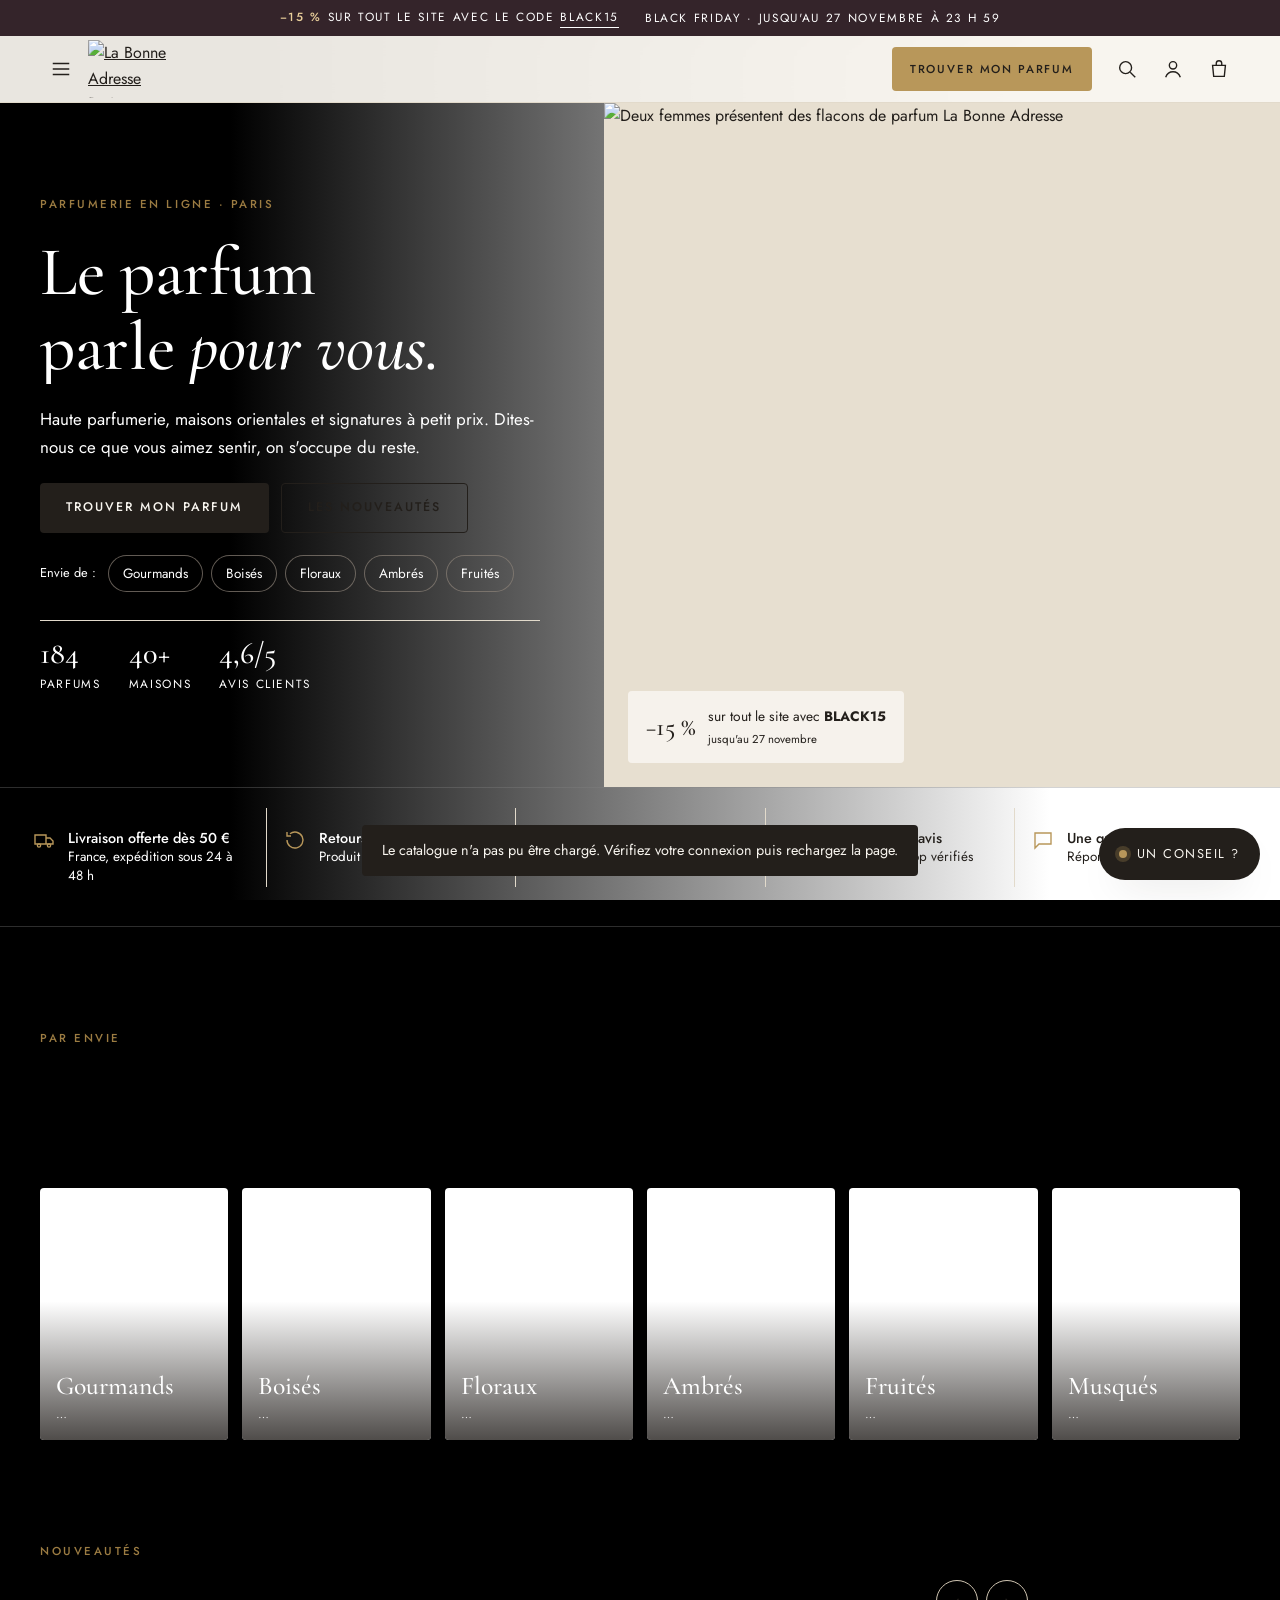
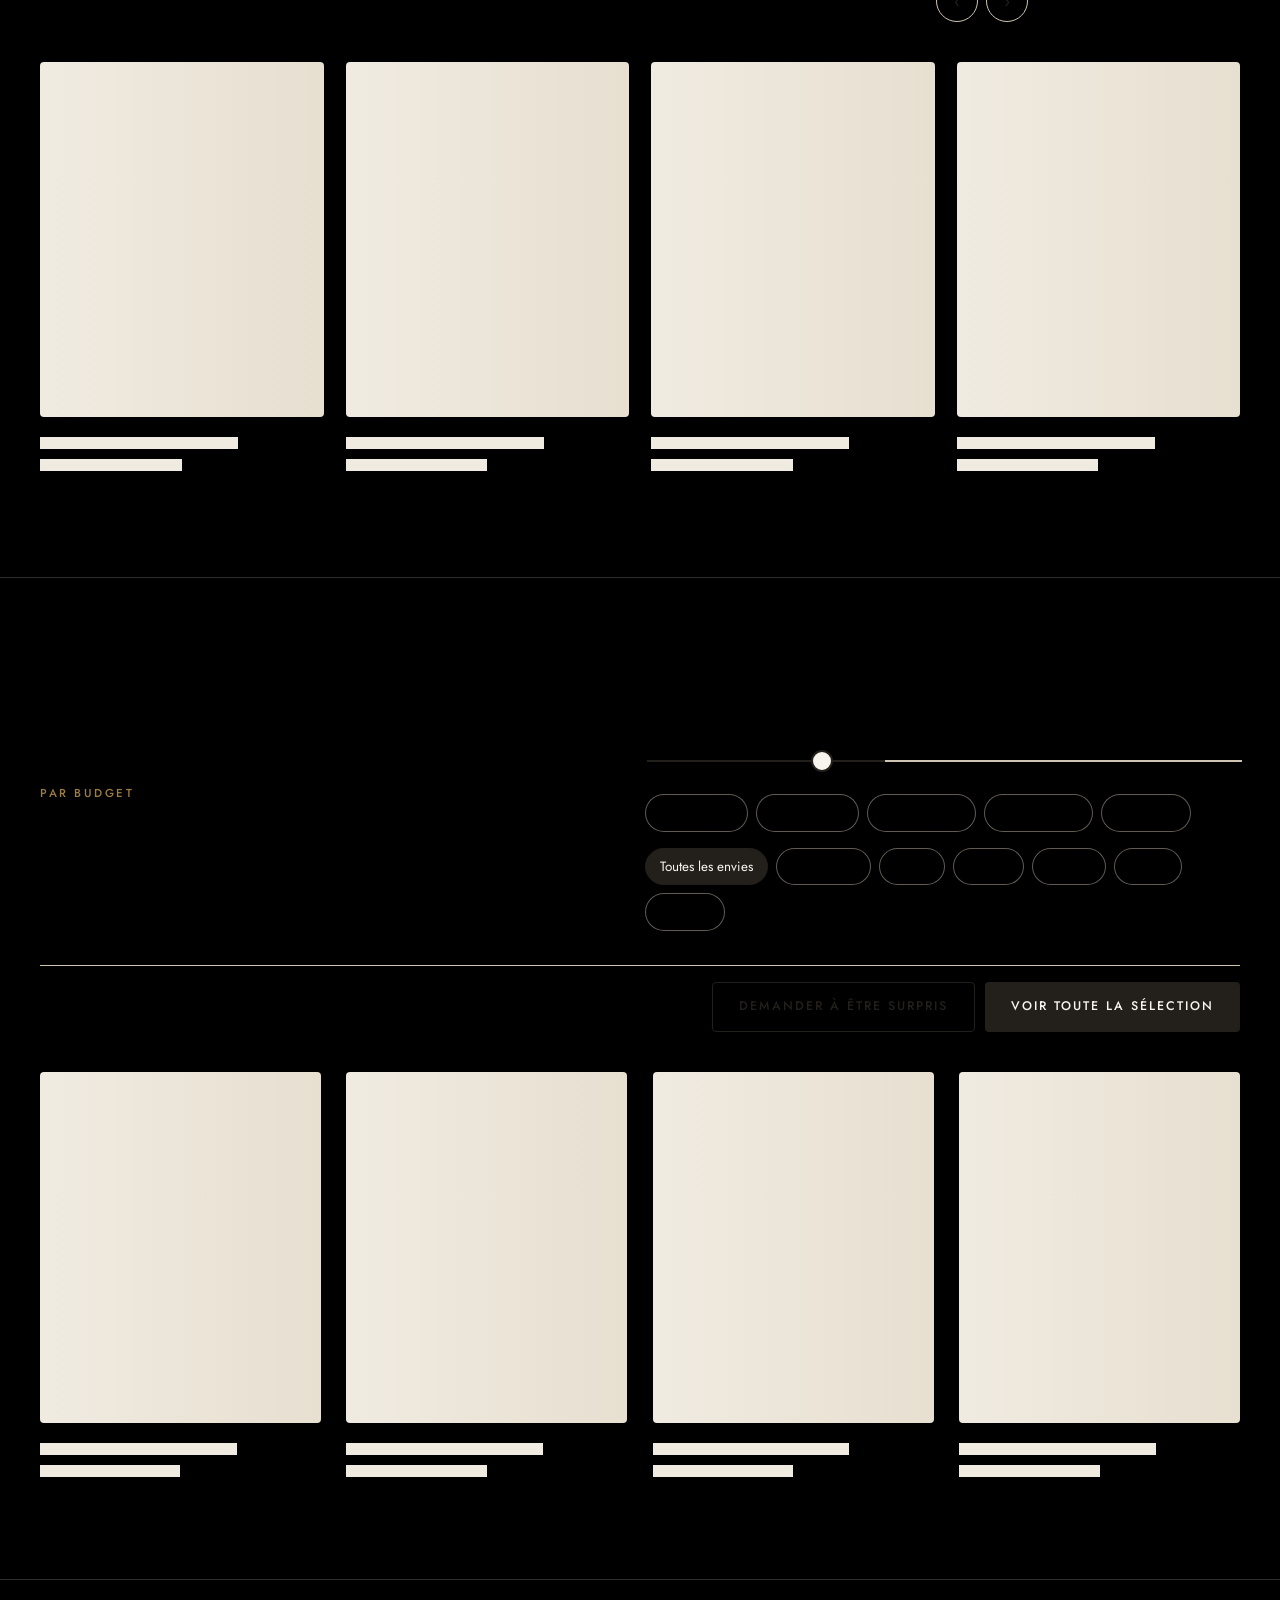
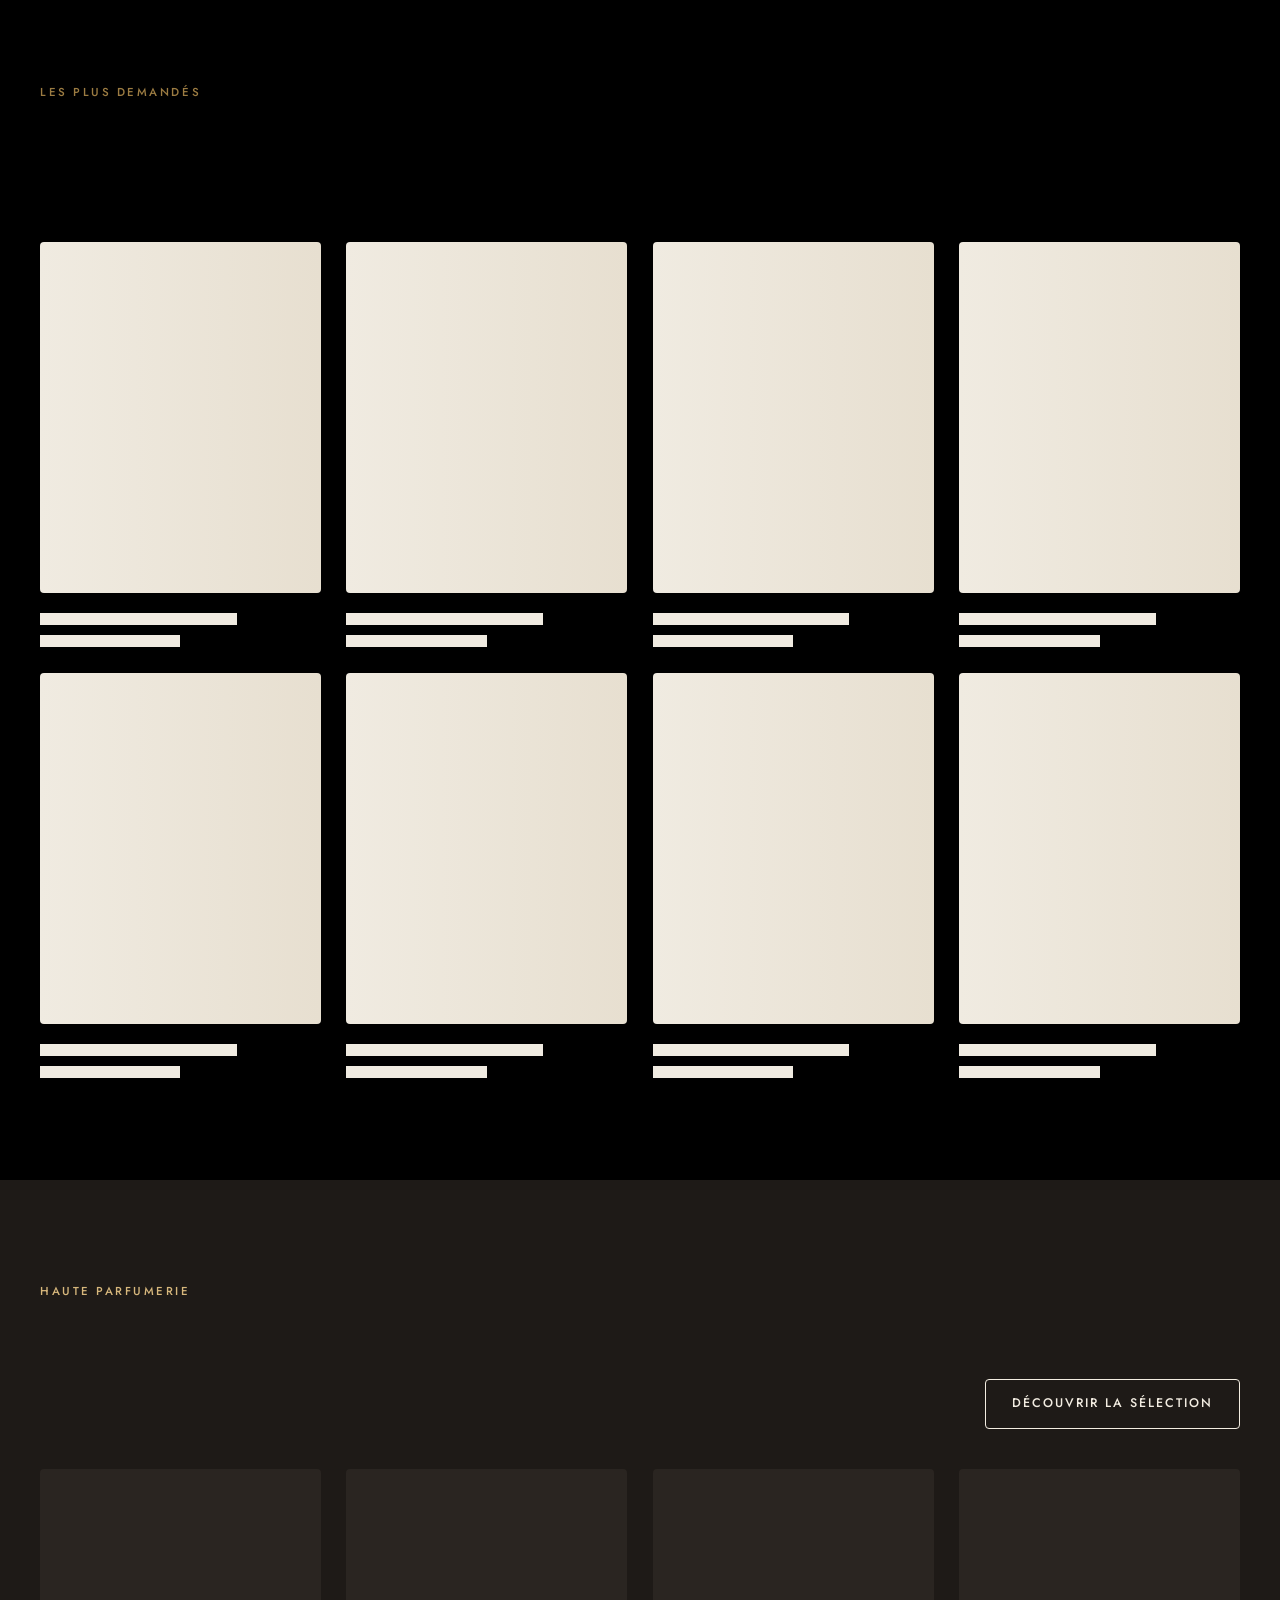
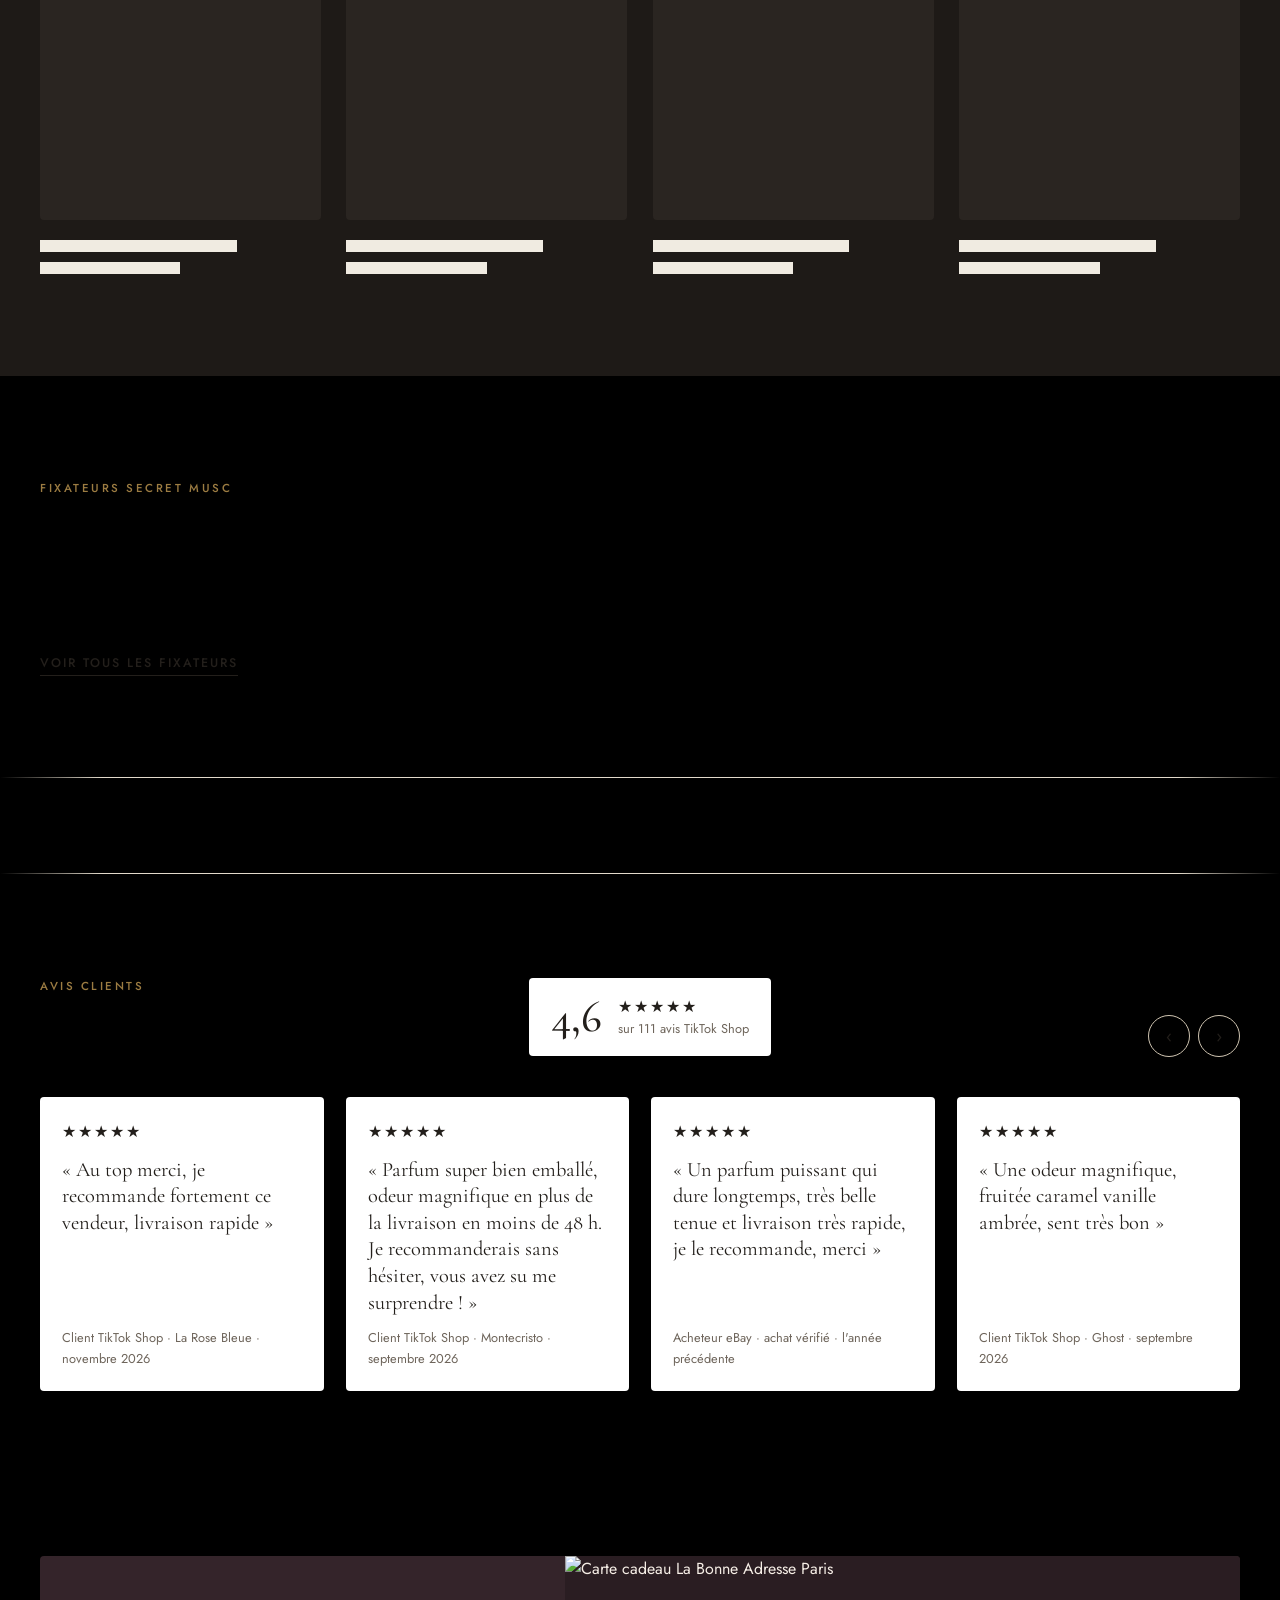
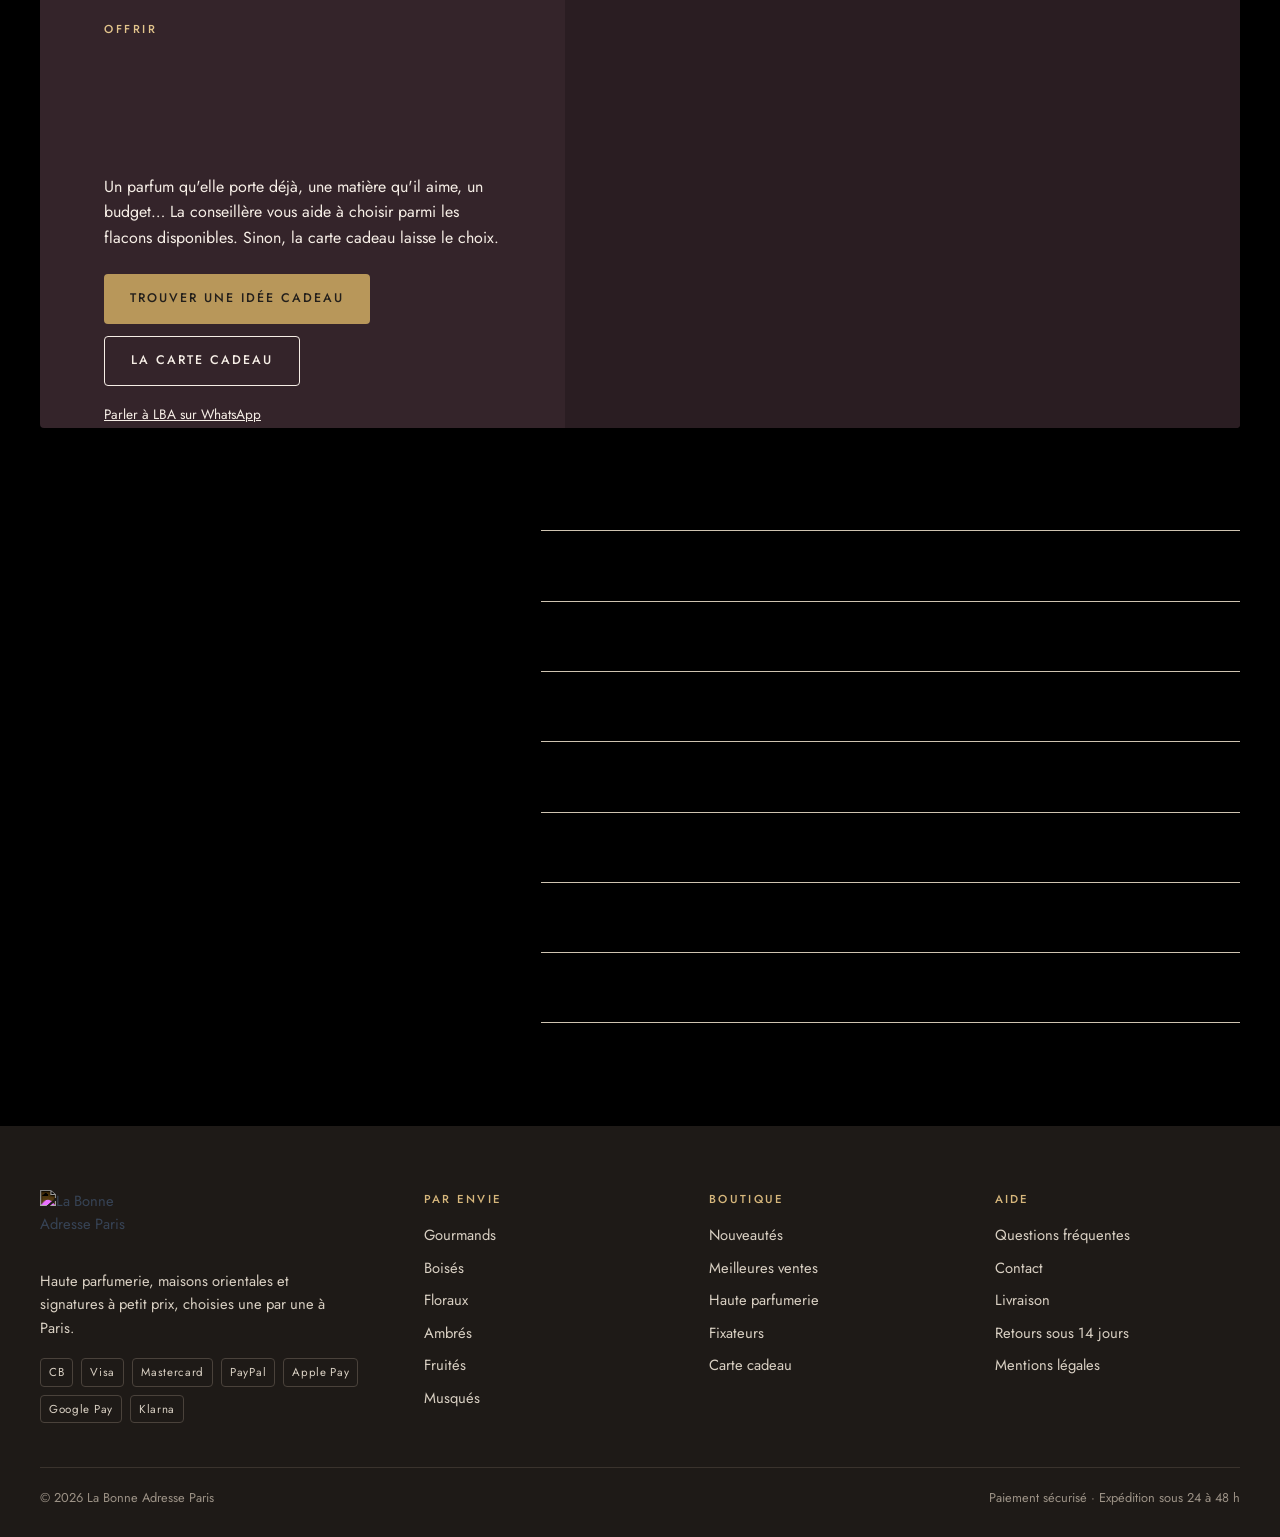
==== commit 6add51cb: "Version des fichiers pour vider le cache Co-Authored-By: Claude Opus 5.5 <noreply@anthropic.com>" ====
--- a/index.html
+++ b/index.html
@@ -11,7 +11,7 @@
 <link rel="preconnect" href="https://fonts.gstatic.com" crossorigin>
 <link rel="preconnect" href="https://cdn.shopify.com" crossorigin>
 <link rel="stylesheet" href="https://fonts.googleapis.com/css2?family=Cormorant+Garamond:ital,wght@0,400;0,500;0,600;1,400;1,500&family=Jost:wght@300;400;500&display=swap">
-<link rel="stylesheet" href="styles.css">
+<link rel="stylesheet" href="styles.css?v=3">
 </head>
 <body>
 <a class="visually-hidden" href="#app">Aller au contenu</a>
@@ -116,7 +116,7 @@
 
 <div class="toast" id="toast" role="status" aria-live="polite"></div>
 
-<script src="familles.js"></script>
-<script src="app.js"></script>
+<script src="familles.js?v=3"></script>
+<script src="app.js?v=3"></script>
 </body>
 </html>
--- a/styles.css
+++ b/styles.css
@@ -435,3 +435,23 @@
 .adv-form input:focus{outline:none}
 .adv-form button{width:52px;font-size:1.2rem}
 .adv-human{display:block;text-align:center;font-size:.78rem;padding:8px;border-top:1px solid var(--line);color:var(--muted)}
+
+/* ---------- Fond dégradé noir → blanc (gauche → droite) ---------- */
+:root{--grad:linear-gradient(90deg,#000 0%,#000 18%,#fff 82%,#fff 100%)}
+body{background:var(--grad) fixed;background-color:#000}
+.hero,.trust,.bud,.cat-head{background:transparent}
+.trust,.bud{border-color:rgba(128,128,128,.35)}
+/* texte posé sur le fond : blanc sur la moitié sombre, encre sur la moitié claire */
+main :is(h1,h2,.lead,.crumbs,.hero-facts,.hero-envies>span,.sec-head .link,#bCount,.bud-val,.rev-note,.faq summary,.faq p,.card .meta,.filters h4,.filters label,.filters .more,#count,.toolbar label,.active button,.info>div>.mai,.info .cc,.price,.ship-est,.pay span,.perks,.acc summary,.acc .rte,.trust p,.marq a,.qty,.empty,.chip:not([aria-pressed="true"])){
+  background:linear-gradient(90deg,#fff 50%,#231F1B 50%) fixed;-webkit-background-clip:text;background-clip:text;-webkit-text-fill-color:transparent;color:transparent}
+main :is(.chip:not([aria-pressed="true"]),.active button,.pay span,.search input,.toolbar select,.qty){border-color:rgba(140,130,120,.7)}
+main .price .tag{-webkit-text-fill-color:#fff}
+main .price s{opacity:.6}
+.trust svg{stroke:var(--gold)}
+/* blocs qui gardent leur propre fond */
+main :is(.dark,.gift,.rev,.rev-score,.reveal,.fix-item,.note-box,.sizes,.filters.open) :is(h1,h2,h3,p,.lead,.link,.card .meta,.chip,span,b,small,label,h4){background:none;-webkit-text-fill-color:currentColor}
+main .dark :is(h2,.lead,.card .meta){color:#F3EDE2}
+main :is(.rev,.rev-score,.reveal,.fix-item,.note-box) :is(h2,h3,p,b,small,span){color:var(--ink)}
+main :is(.rev,.rev-score) small{color:var(--muted)}
+main .gift :is(h2,p){color:#F6EEE6}
+main .filters.open :is(h4,label,.more){color:var(--ink)}
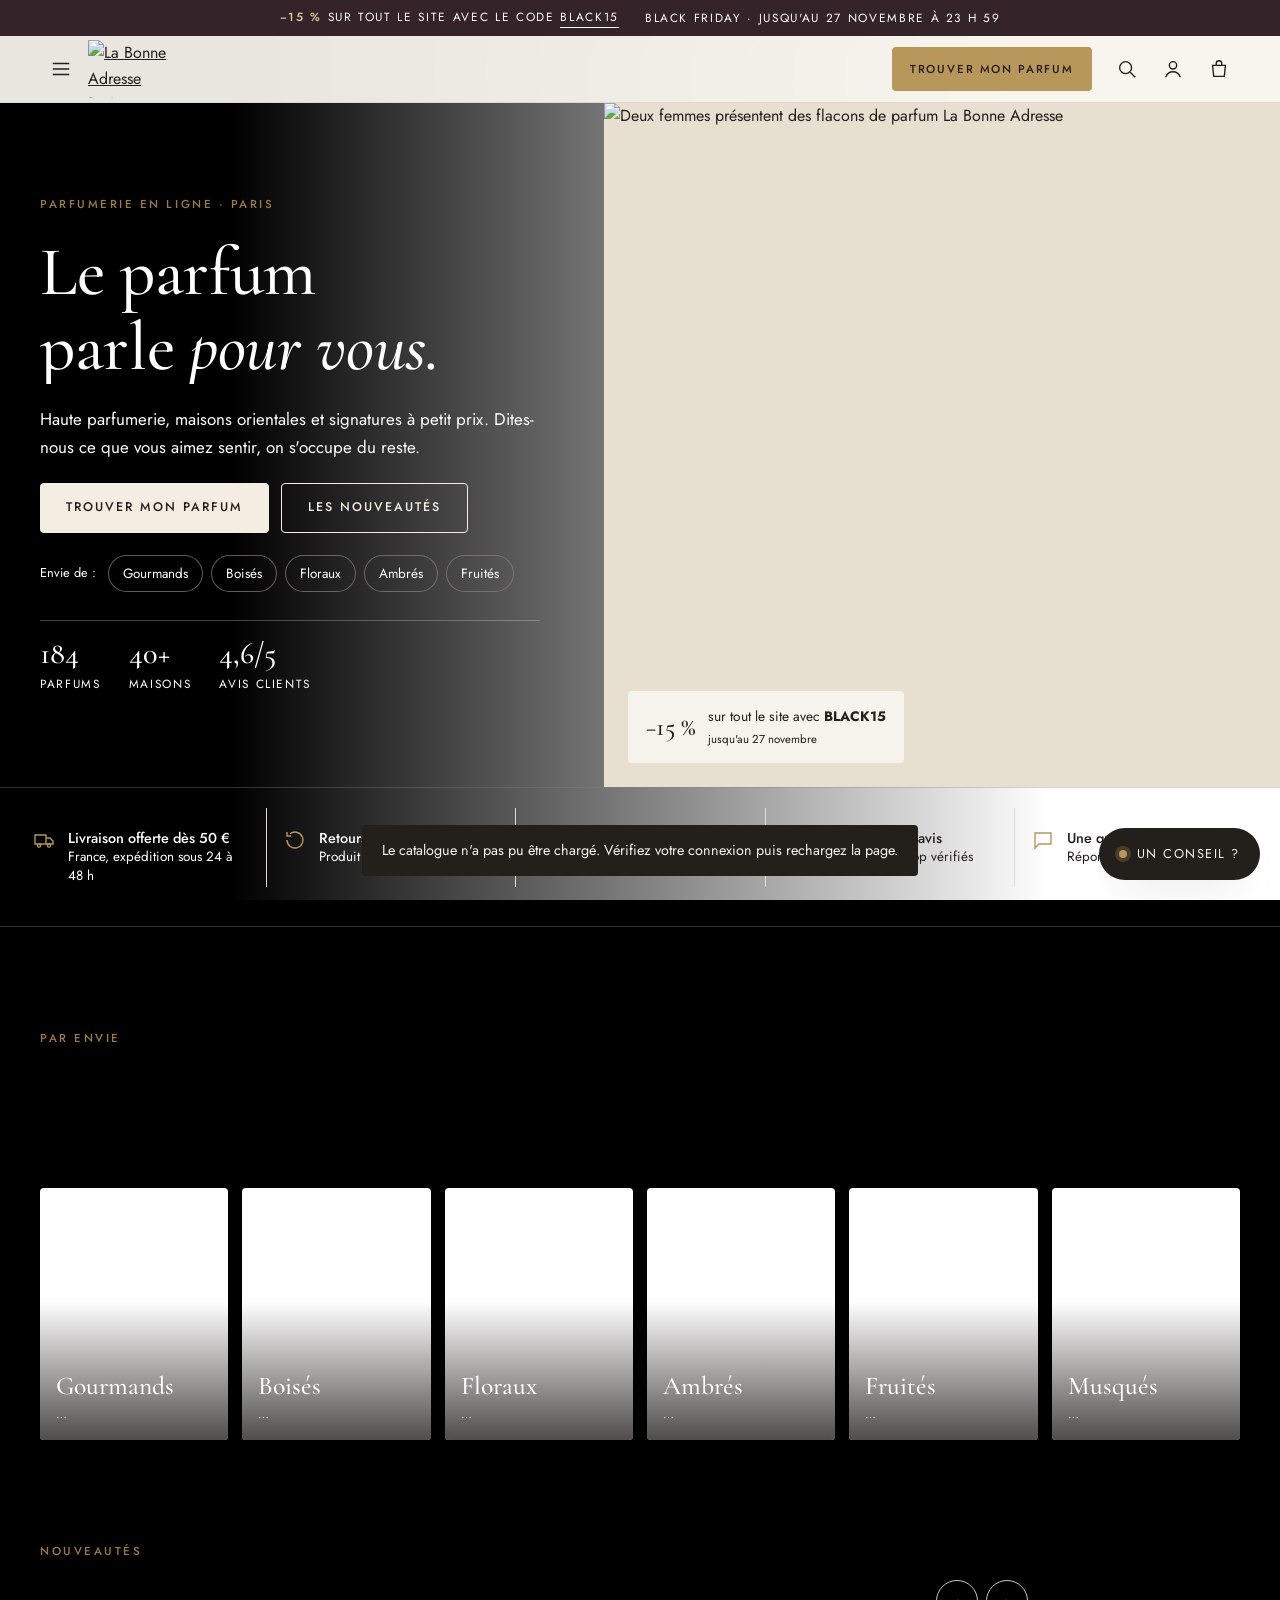
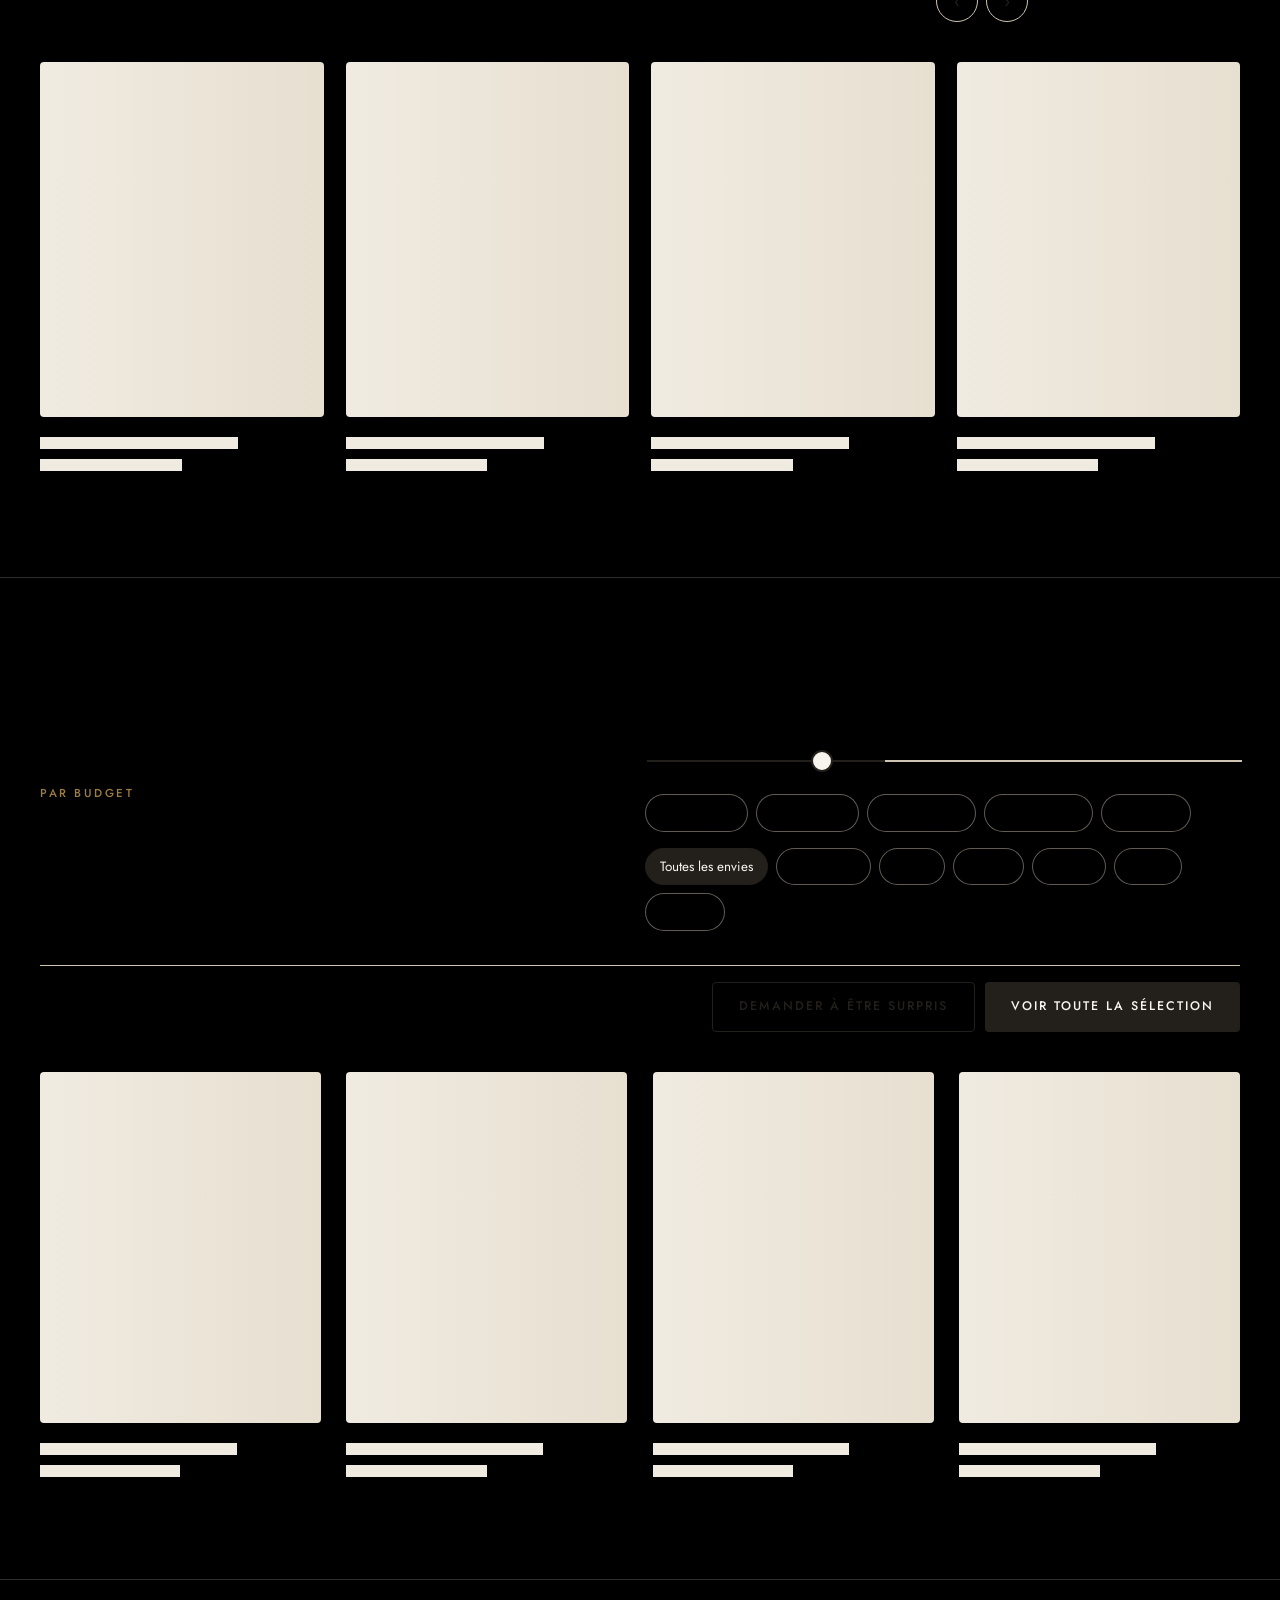
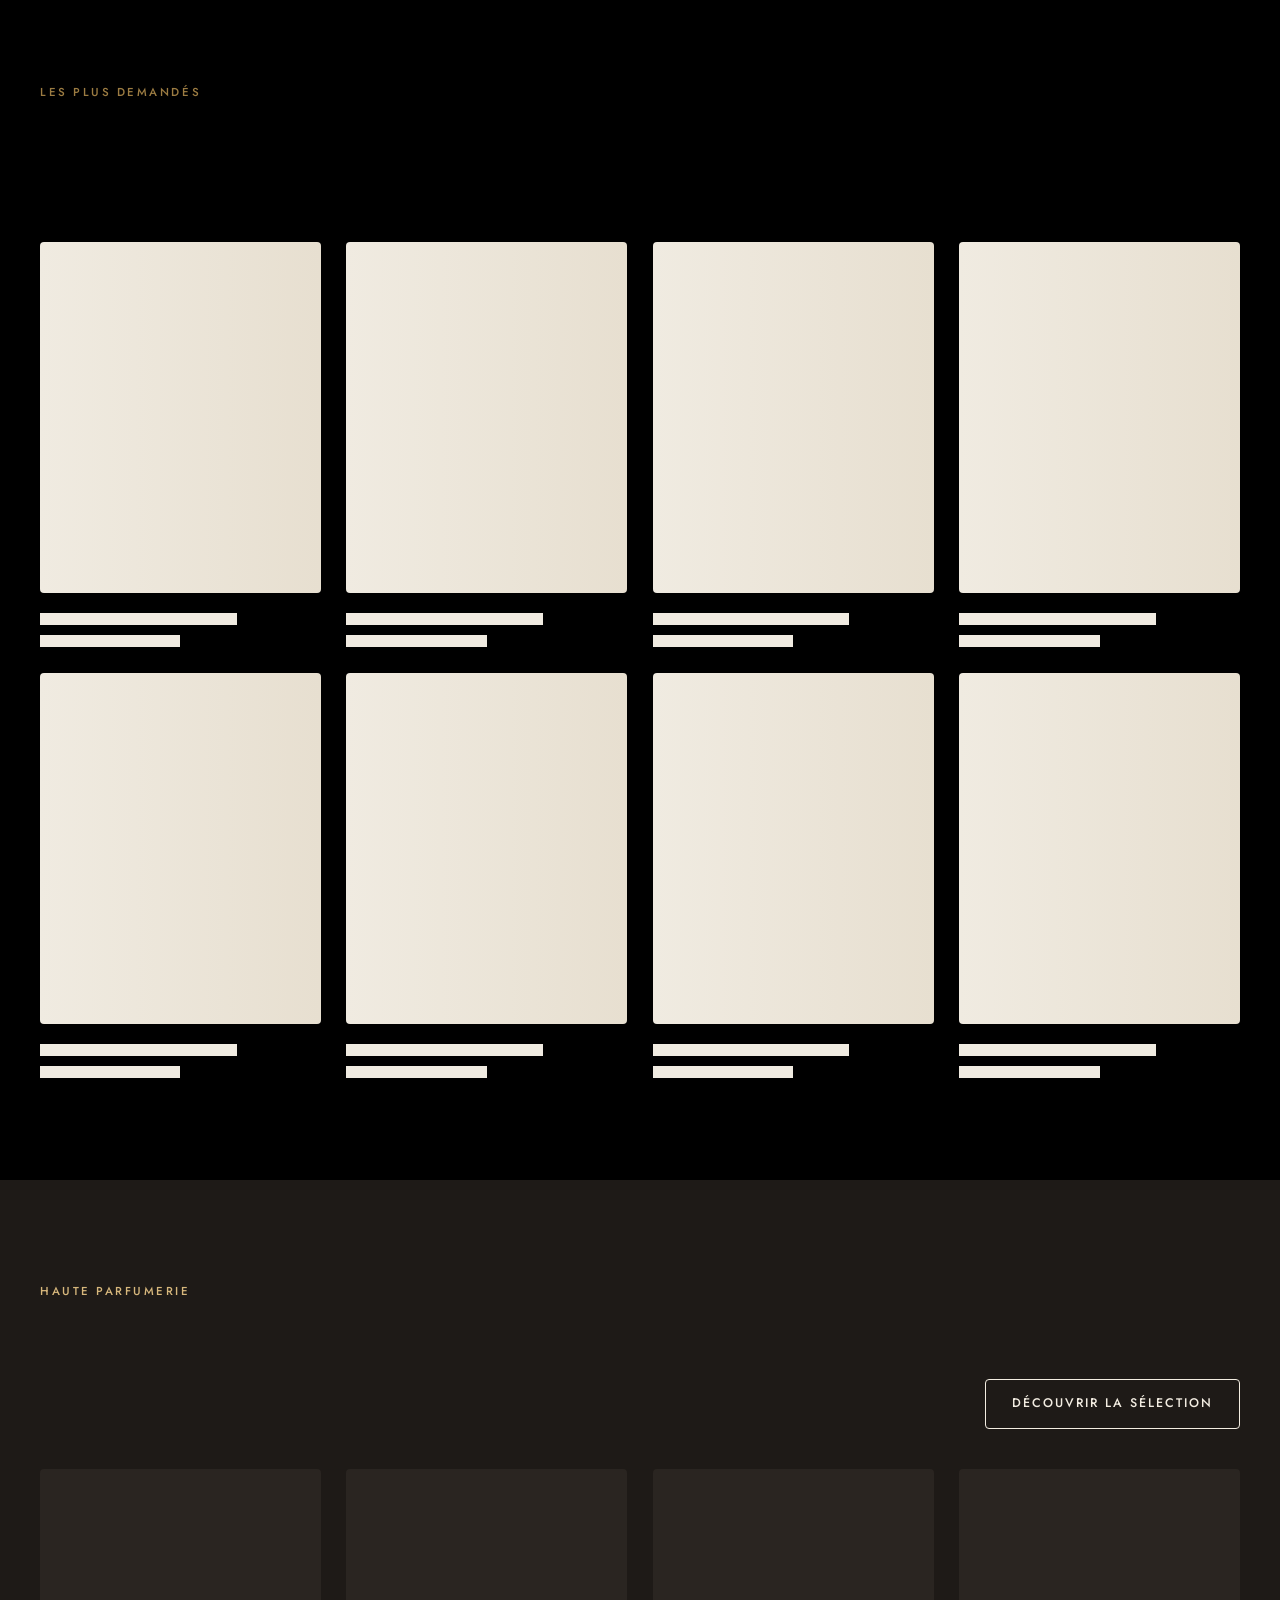
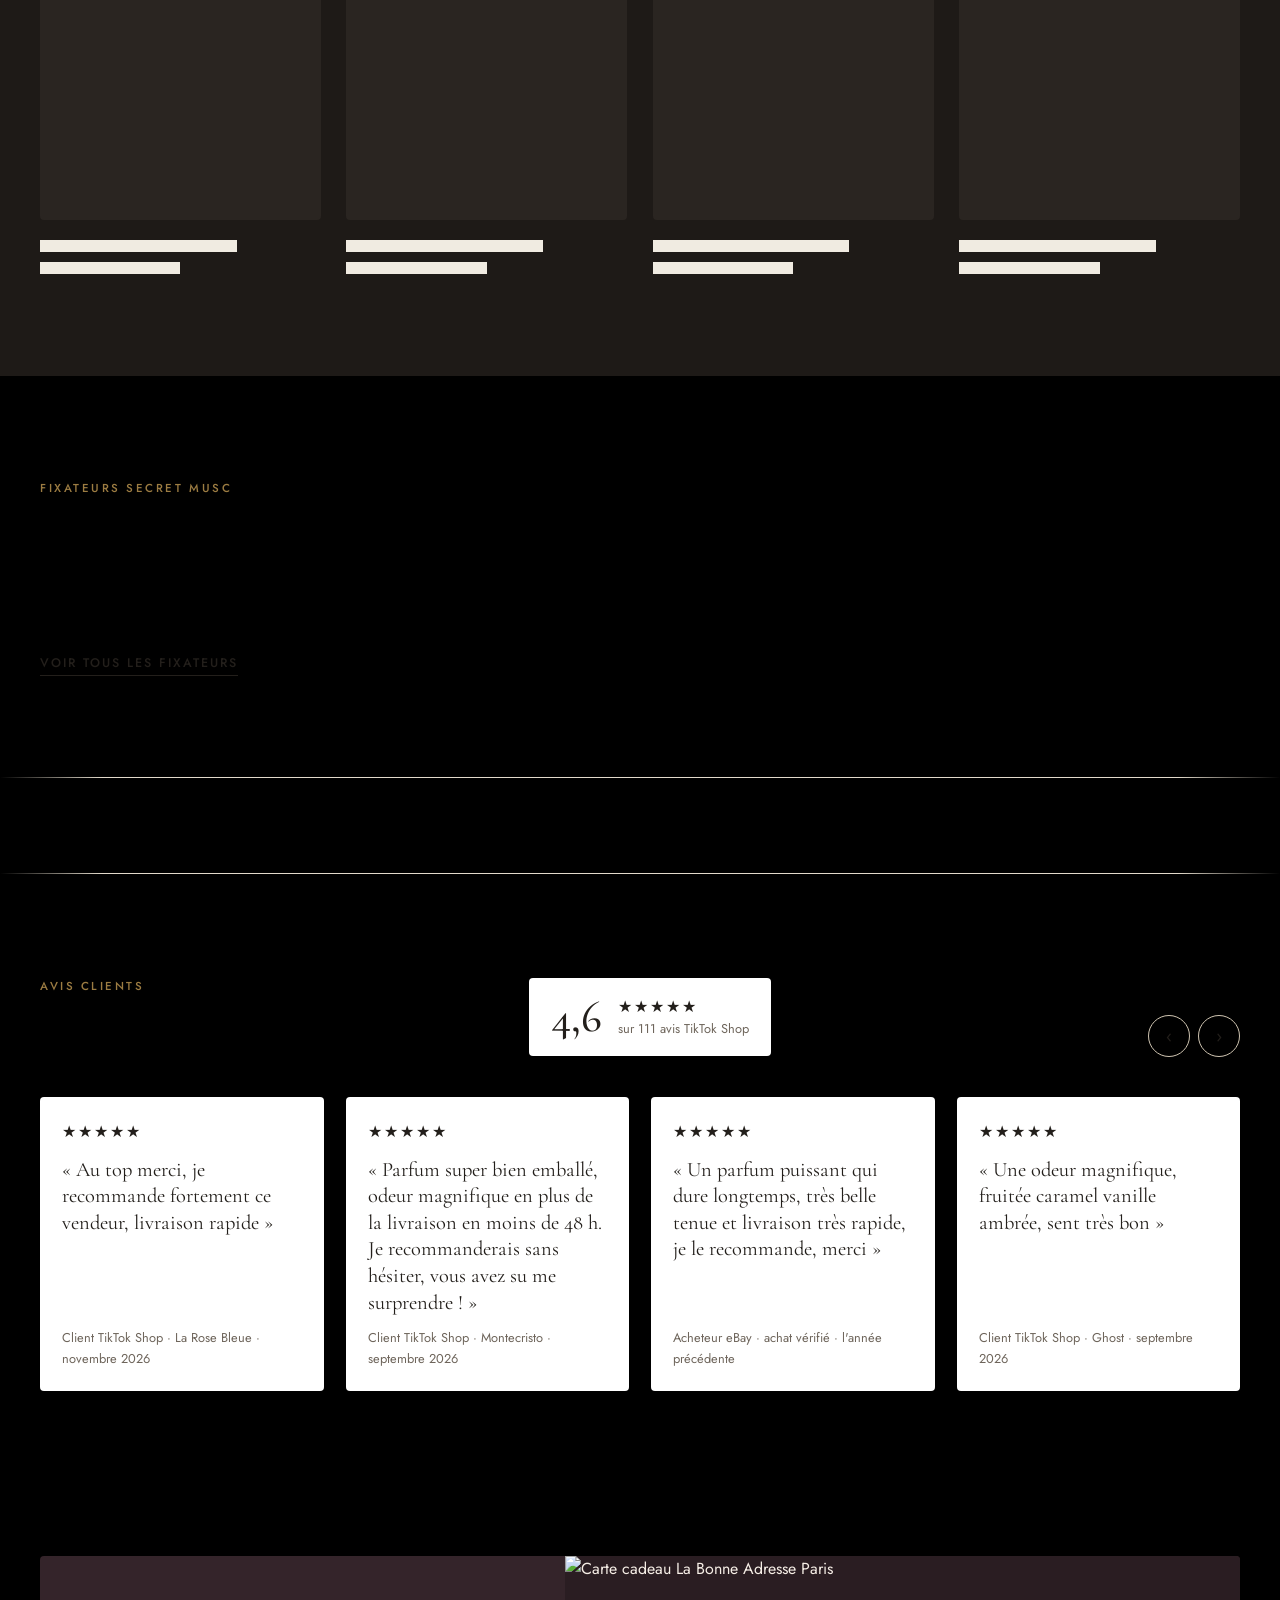
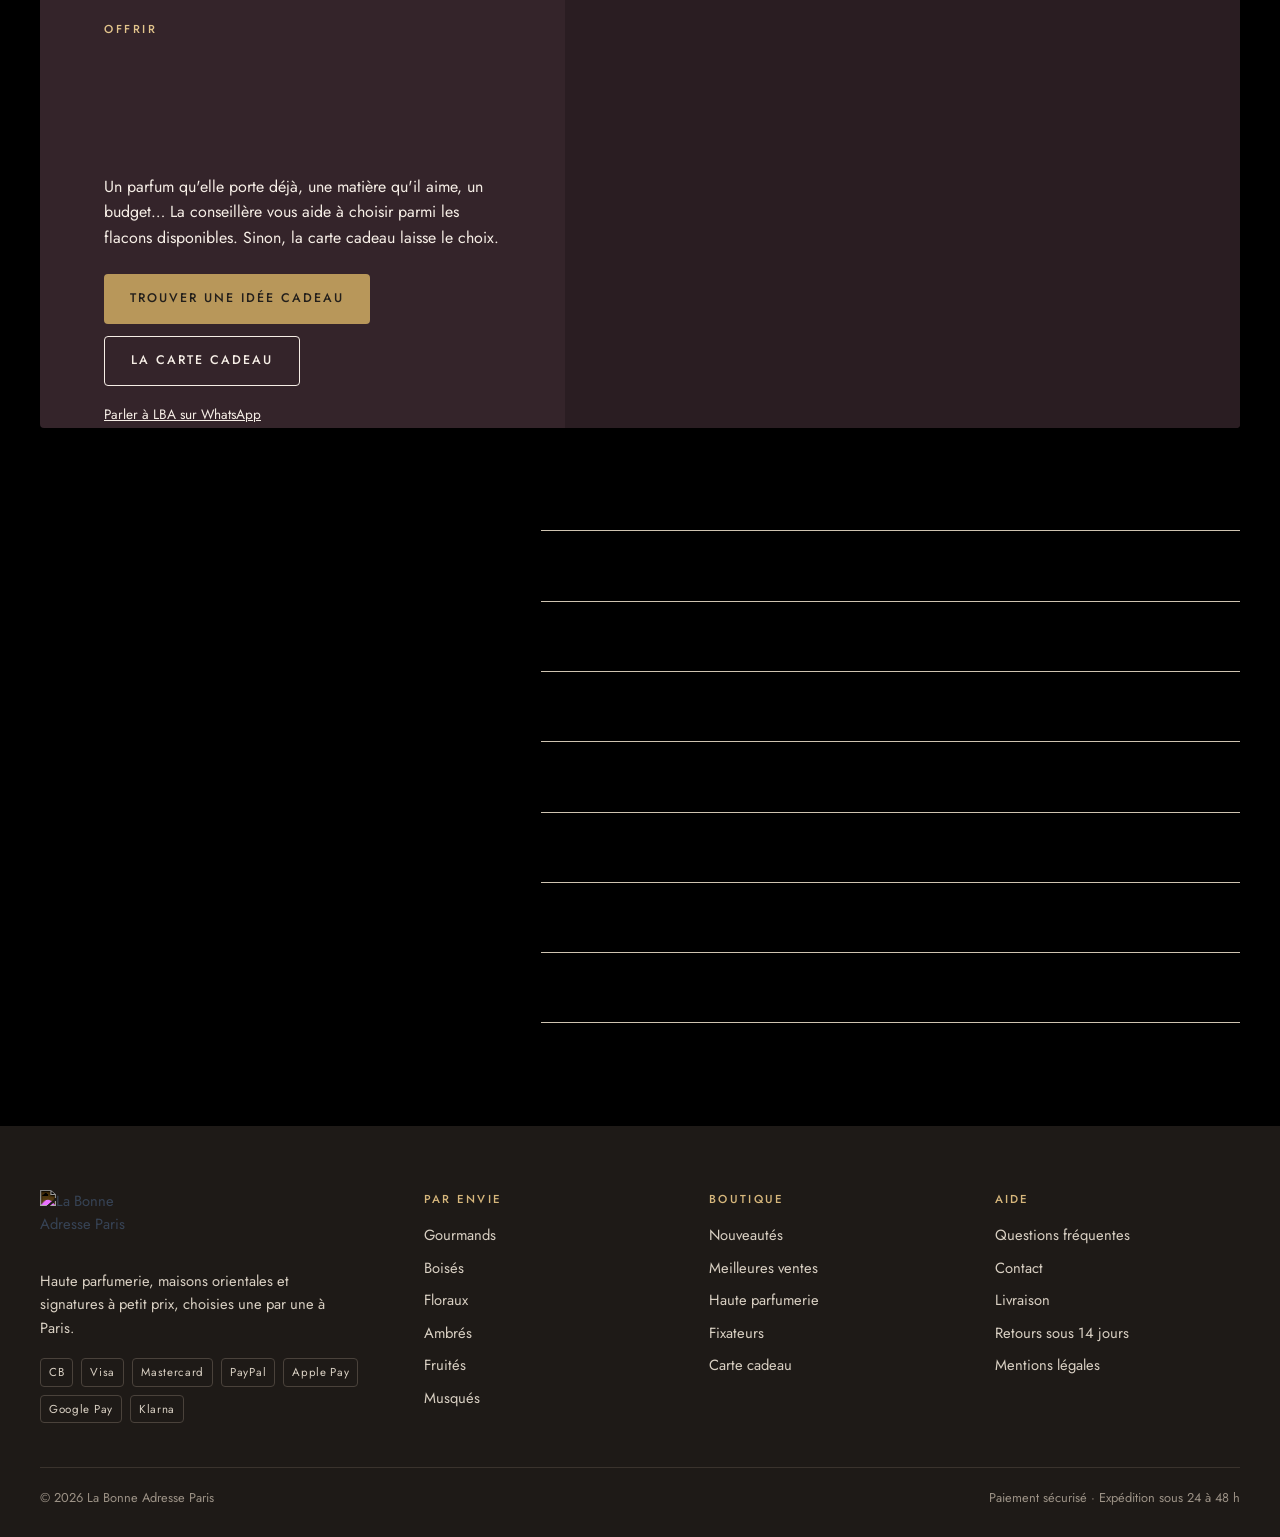
==== commit 44502680: "Boutons de l'accueil lisibles sur le noir Co-Authored-By: Claude Opus 5.5 <noreply@anthropic.com>" ====
--- a/index.html
+++ b/index.html
@@ -11,7 +11,7 @@
 <link rel="preconnect" href="https://fonts.gstatic.com" crossorigin>
 <link rel="preconnect" href="https://cdn.shopify.com" crossorigin>
 <link rel="stylesheet" href="https://fonts.googleapis.com/css2?family=Cormorant+Garamond:ital,wght@0,400;0,500;0,600;1,400;1,500&family=Jost:wght@300;400;500&display=swap">
-<link rel="stylesheet" href="styles.css?v=3">
+<link rel="stylesheet" href="styles.css?v=4">
 </head>
 <body>
 <a class="visually-hidden" href="#app">Aller au contenu</a>
@@ -116,7 +116,7 @@
 
 <div class="toast" id="toast" role="status" aria-live="polite"></div>
 
-<script src="familles.js?v=3"></script>
-<script src="app.js?v=3"></script>
+<script src="familles.js?v=4"></script>
+<script src="app.js?v=4"></script>
 </body>
 </html>
--- a/styles.css
+++ b/styles.css
@@ -455,3 +455,7 @@
 main :is(.rev,.rev-score) small{color:var(--muted)}
 main .gift :is(h2,p){color:#F6EEE6}
 main .filters.open :is(h4,label,.more){color:var(--ink)}
+.hero-ctas .btn-line{border-color:#F3EDE2;color:#F3EDE2}
+.hero-ctas .btn-line:hover{background:#F3EDE2;color:var(--ink)}
+.hero-ctas .btn-dark{background:#F3EDE2;color:var(--ink)}
+.hero-copy .hero-facts{border-color:rgba(255,255,255,.25)}
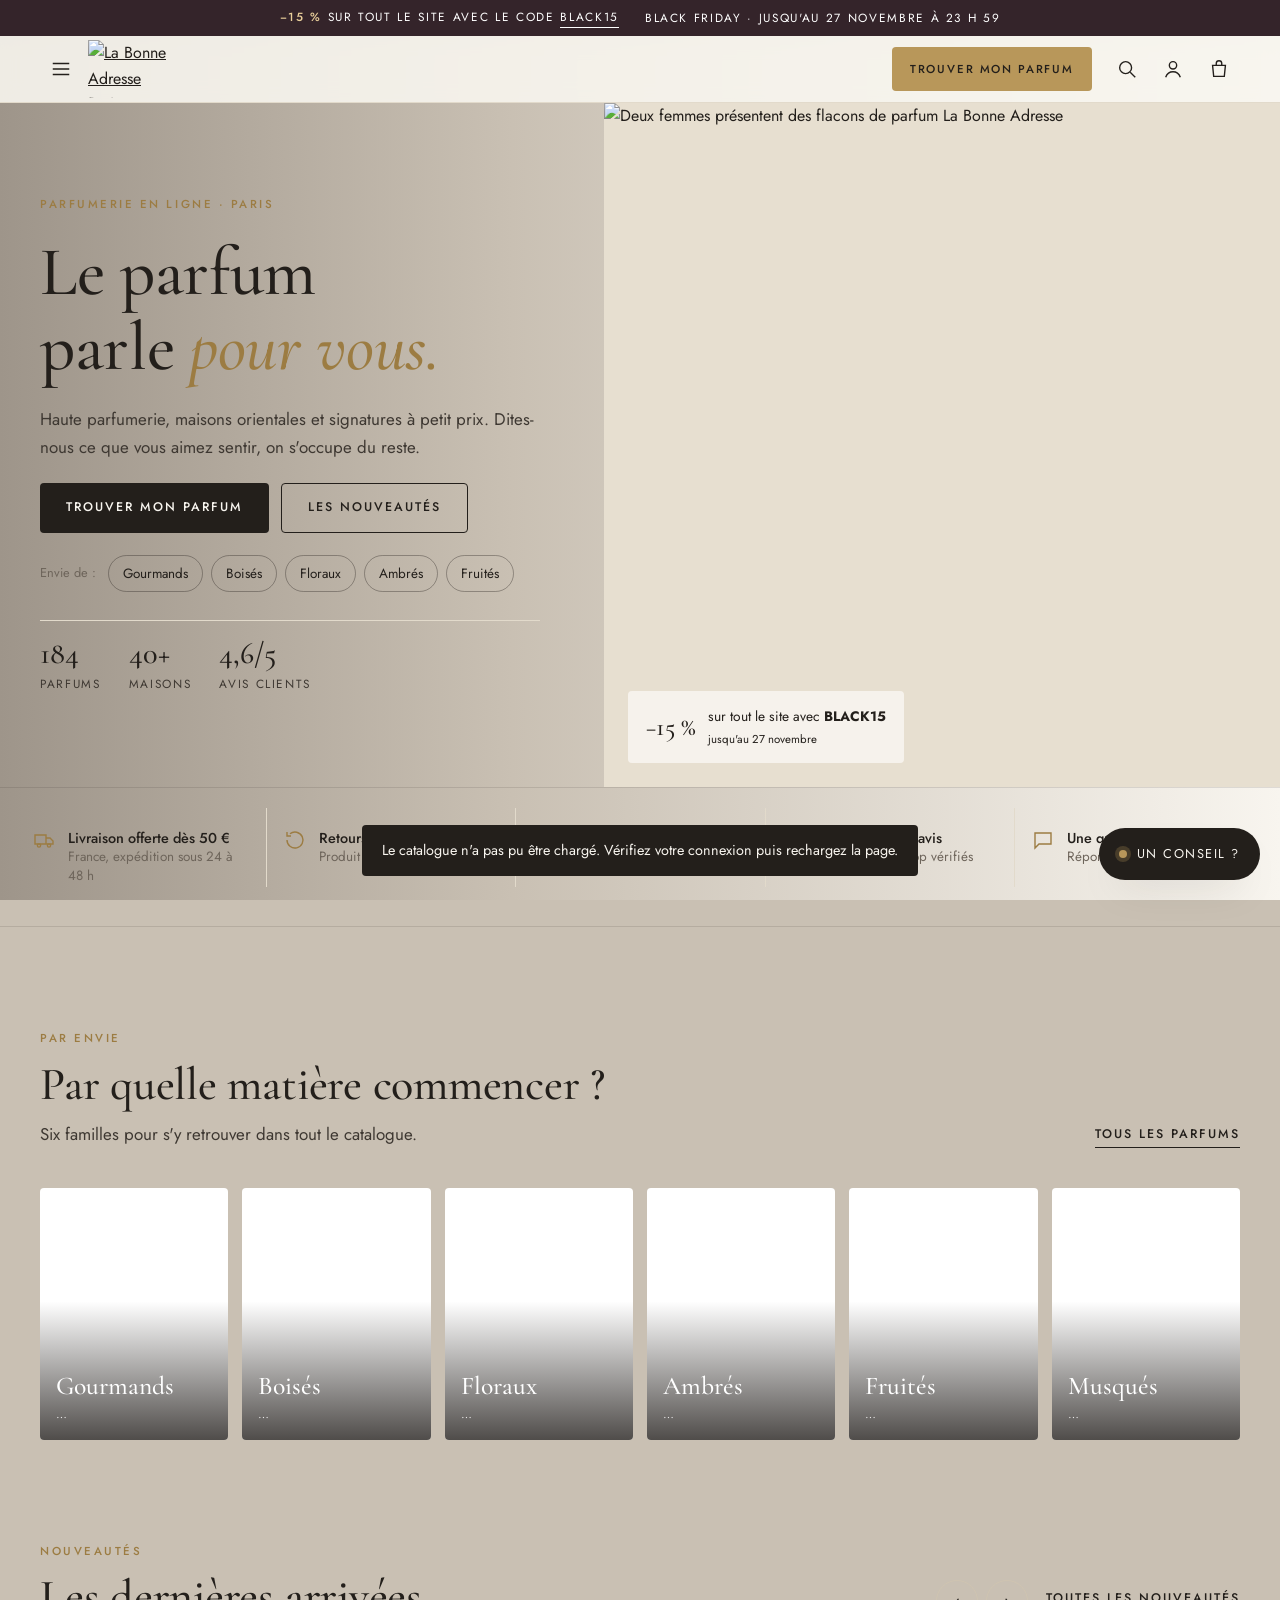
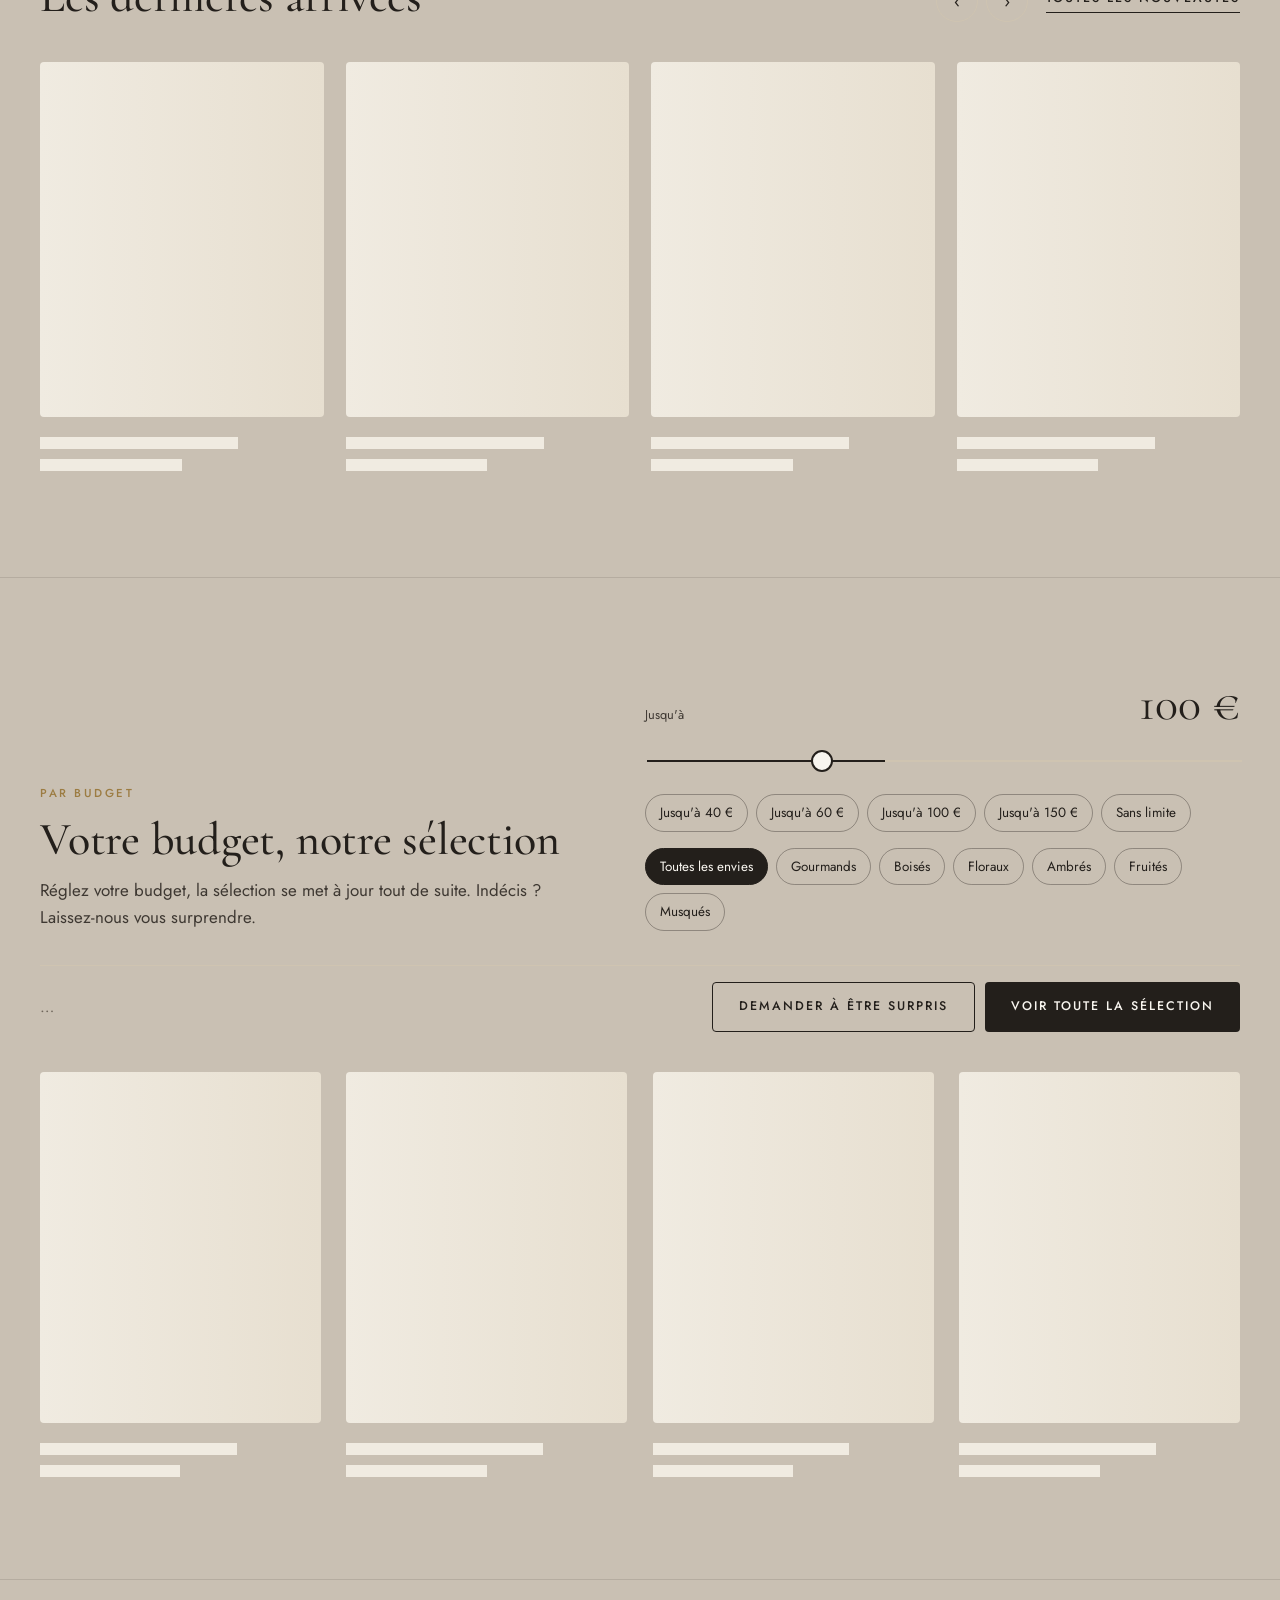
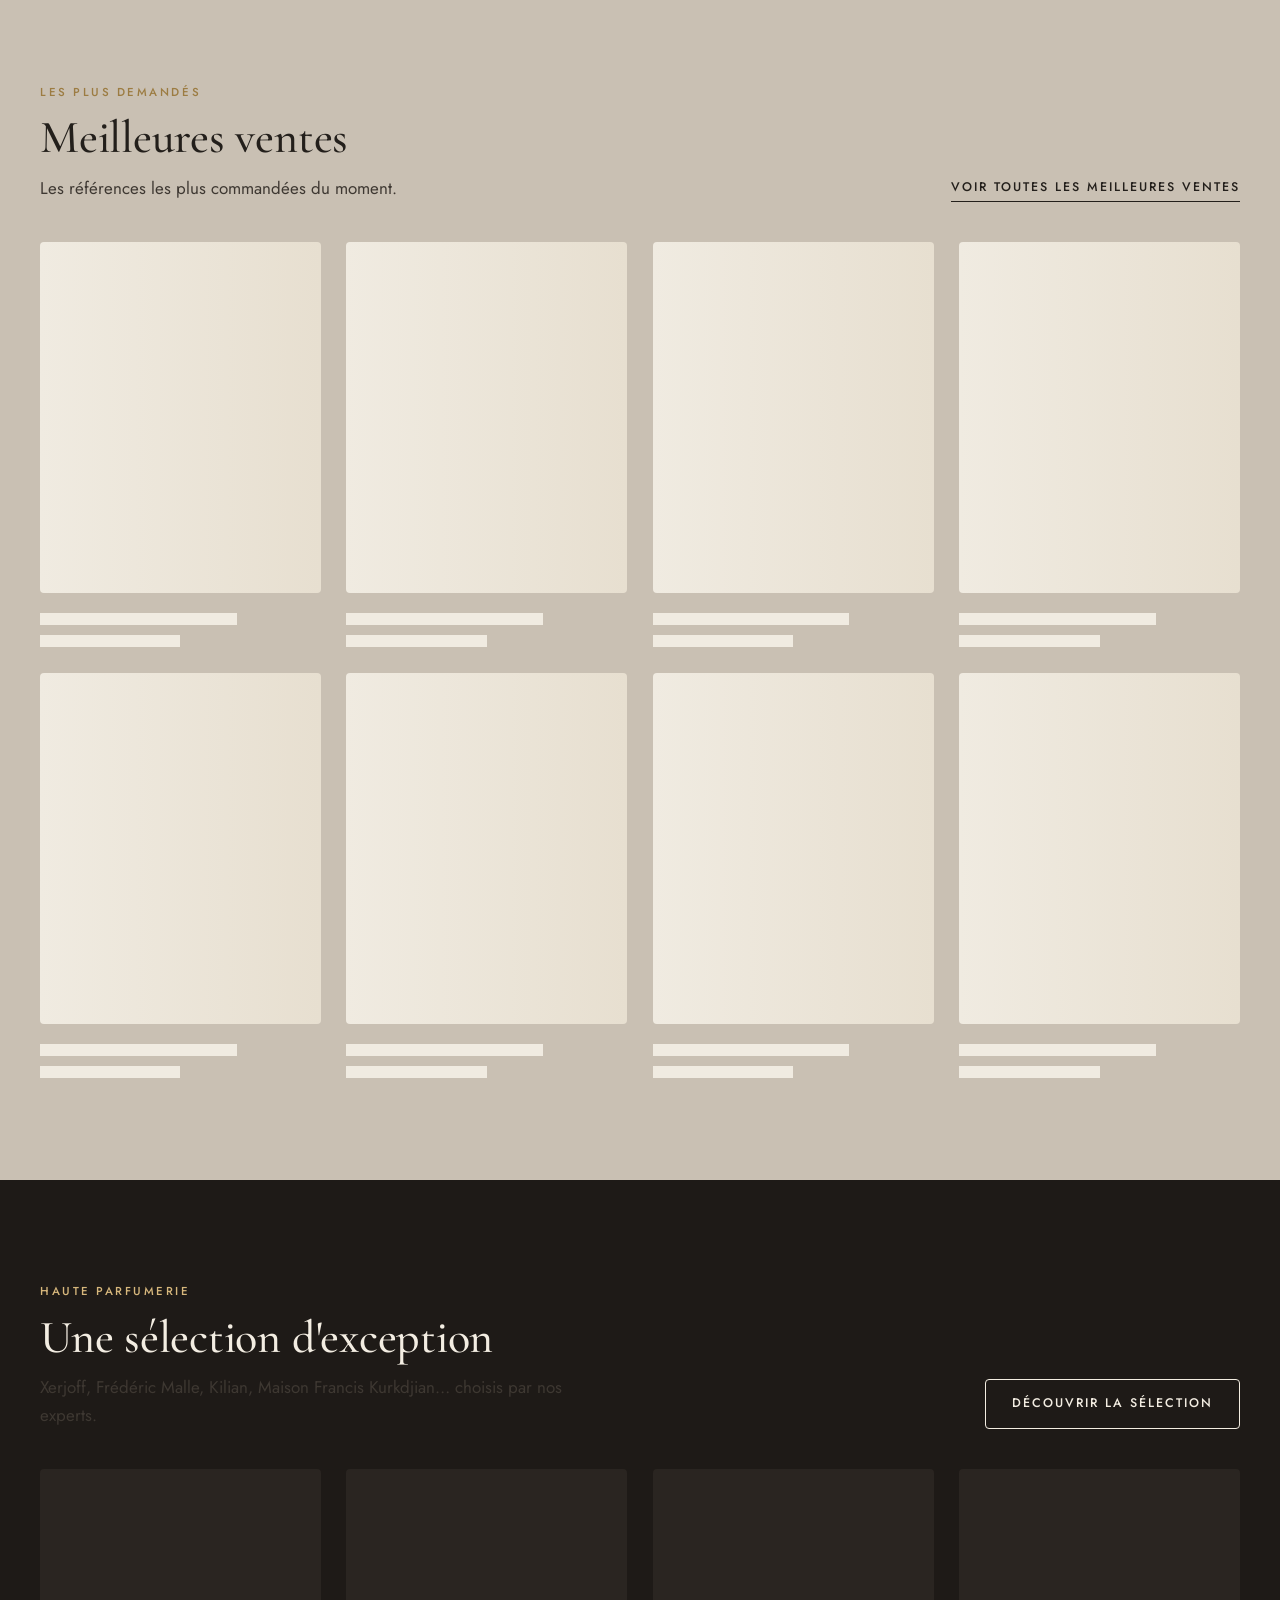
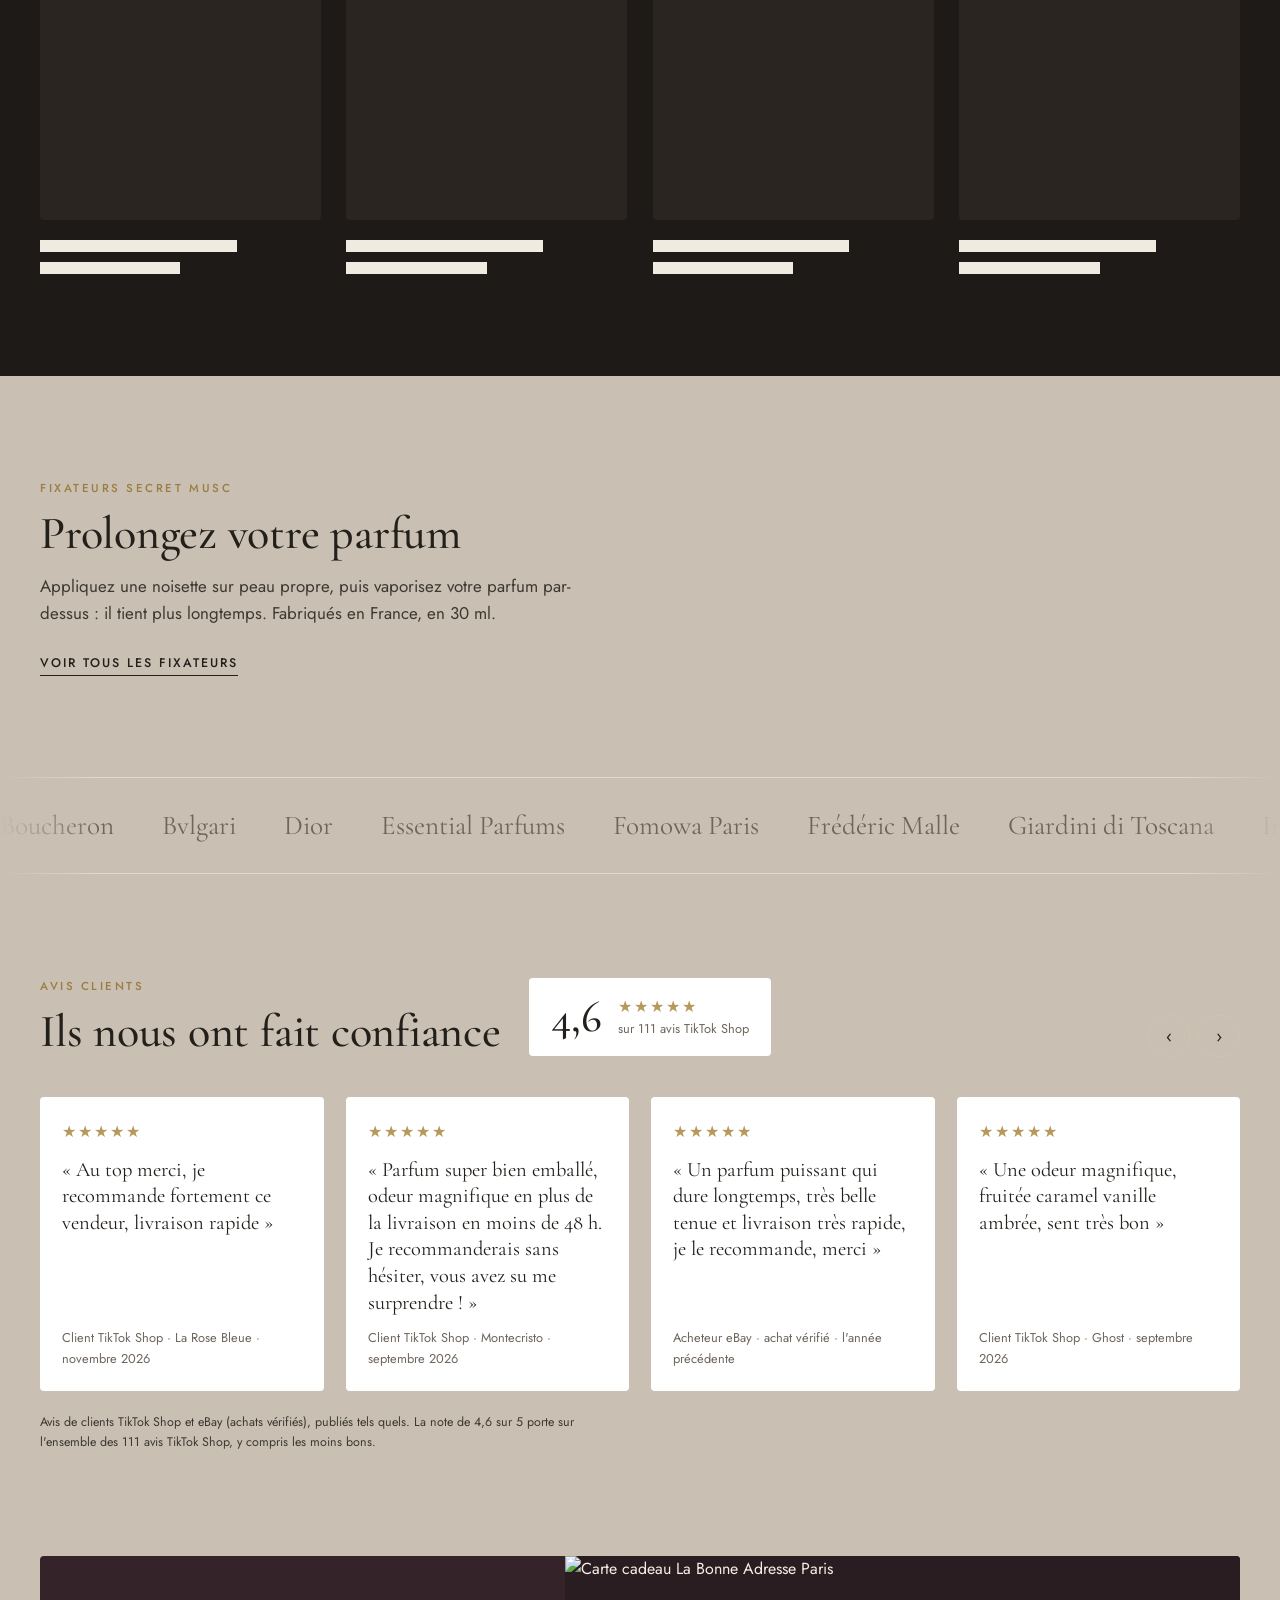
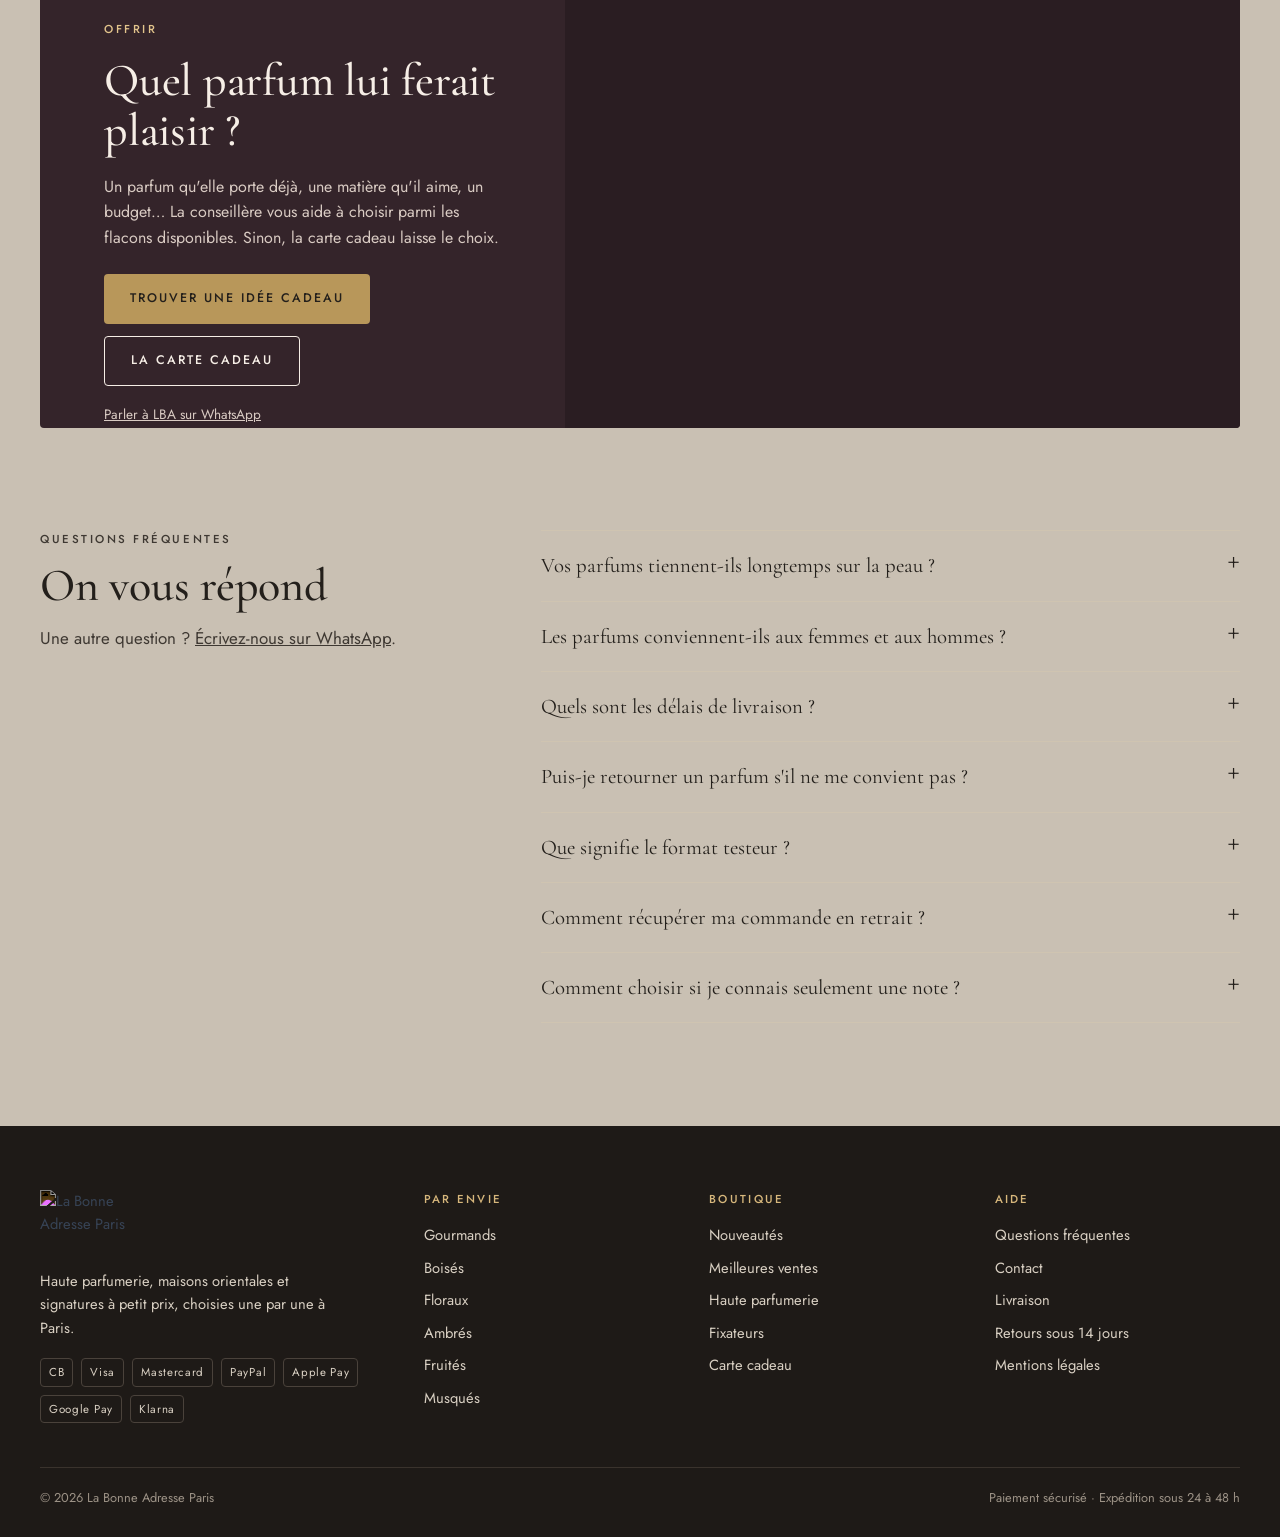
==== commit 0887d0b1: "Dégradé plus doux : gris chaud vers ivoire Co-Authored-By: Claude Opus 5.5 <noreply@anthropic.com>" ====
--- a/index.html
+++ b/index.html
@@ -11,7 +11,7 @@
 <link rel="preconnect" href="https://fonts.gstatic.com" crossorigin>
 <link rel="preconnect" href="https://cdn.shopify.com" crossorigin>
 <link rel="stylesheet" href="https://fonts.googleapis.com/css2?family=Cormorant+Garamond:ital,wght@0,400;0,500;0,600;1,400;1,500&family=Jost:wght@300;400;500&display=swap">
-<link rel="stylesheet" href="styles.css?v=4">
+<link rel="stylesheet" href="styles.css?v=6">
 </head>
 <body>
 <a class="visually-hidden" href="#app">Aller au contenu</a>
@@ -116,7 +116,7 @@
 
 <div class="toast" id="toast" role="status" aria-live="polite"></div>
 
-<script src="familles.js?v=4"></script>
-<script src="app.js?v=4"></script>
+<script src="familles.js?v=6"></script>
+<script src="app.js?v=6"></script>
 </body>
 </html>
--- a/styles.css
+++ b/styles.css
@@ -436,26 +436,10 @@
 .adv-form button{width:52px;font-size:1.2rem}
 .adv-human{display:block;text-align:center;font-size:.78rem;padding:8px;border-top:1px solid var(--line);color:var(--muted)}
 
-/* ---------- Fond dégradé noir → blanc (gauche → droite) ---------- */
-:root{--grad:linear-gradient(90deg,#000 0%,#000 18%,#fff 82%,#fff 100%)}
-body{background:var(--grad) fixed;background-color:#000}
+/* ---------- Fond dégradé doux : gris chaud → ivoire (gauche → droite) ---------- */
+body{background:linear-gradient(90deg,#9E958A 0%,#C9C0B3 40%,#F8F5EF 100%) fixed;background-color:#C9C0B3}
 .hero,.trust,.bud,.cat-head{background:transparent}
-.trust,.bud{border-color:rgba(128,128,128,.35)}
-/* texte posé sur le fond : blanc sur la moitié sombre, encre sur la moitié claire */
-main :is(h1,h2,.lead,.crumbs,.hero-facts,.hero-envies>span,.sec-head .link,#bCount,.bud-val,.rev-note,.faq summary,.faq p,.card .meta,.filters h4,.filters label,.filters .more,#count,.toolbar label,.active button,.info>div>.mai,.info .cc,.price,.ship-est,.pay span,.perks,.acc summary,.acc .rte,.trust p,.marq a,.qty,.empty,.chip:not([aria-pressed="true"])){
-  background:linear-gradient(90deg,#fff 50%,#231F1B 50%) fixed;-webkit-background-clip:text;background-clip:text;-webkit-text-fill-color:transparent;color:transparent}
-main :is(.chip:not([aria-pressed="true"]),.active button,.pay span,.search input,.toolbar select,.qty){border-color:rgba(140,130,120,.7)}
-main .price .tag{-webkit-text-fill-color:#fff}
-main .price s{opacity:.6}
-.trust svg{stroke:var(--gold)}
-/* blocs qui gardent leur propre fond */
-main :is(.dark,.gift,.rev,.rev-score,.reveal,.fix-item,.note-box,.sizes,.filters.open) :is(h1,h2,h3,p,.lead,.link,.card .meta,.chip,span,b,small,label,h4){background:none;-webkit-text-fill-color:currentColor}
-main .dark :is(h2,.lead,.card .meta){color:#F3EDE2}
-main :is(.rev,.rev-score,.reveal,.fix-item,.note-box) :is(h2,h3,p,b,small,span){color:var(--ink)}
-main :is(.rev,.rev-score) small{color:var(--muted)}
-main .gift :is(h2,p){color:#F6EEE6}
-main .filters.open :is(h4,label,.more){color:var(--ink)}
-.hero-ctas .btn-line{border-color:#F3EDE2;color:#F3EDE2}
-.hero-ctas .btn-line:hover{background:#F3EDE2;color:var(--ink)}
-.hero-ctas .btn-dark{background:#F3EDE2;color:var(--ink)}
-.hero-copy .hero-facts{border-color:rgba(255,255,255,.25)}
+.trust,.bud{border-color:rgba(35,31,27,.12)}
+main :is(.lead,.crumbs,.hero-facts span,.bud-val span,.rev-note,.faq p,.card .cc,#count,.toolbar label,.filters em,.info .cc,.pay){color:#3E3832}
+main :is(.chip:not([aria-pressed="true"]),.active button){border-color:rgba(35,31,27,.35)}
+.hd{background:rgba(248,245,239,.9)}
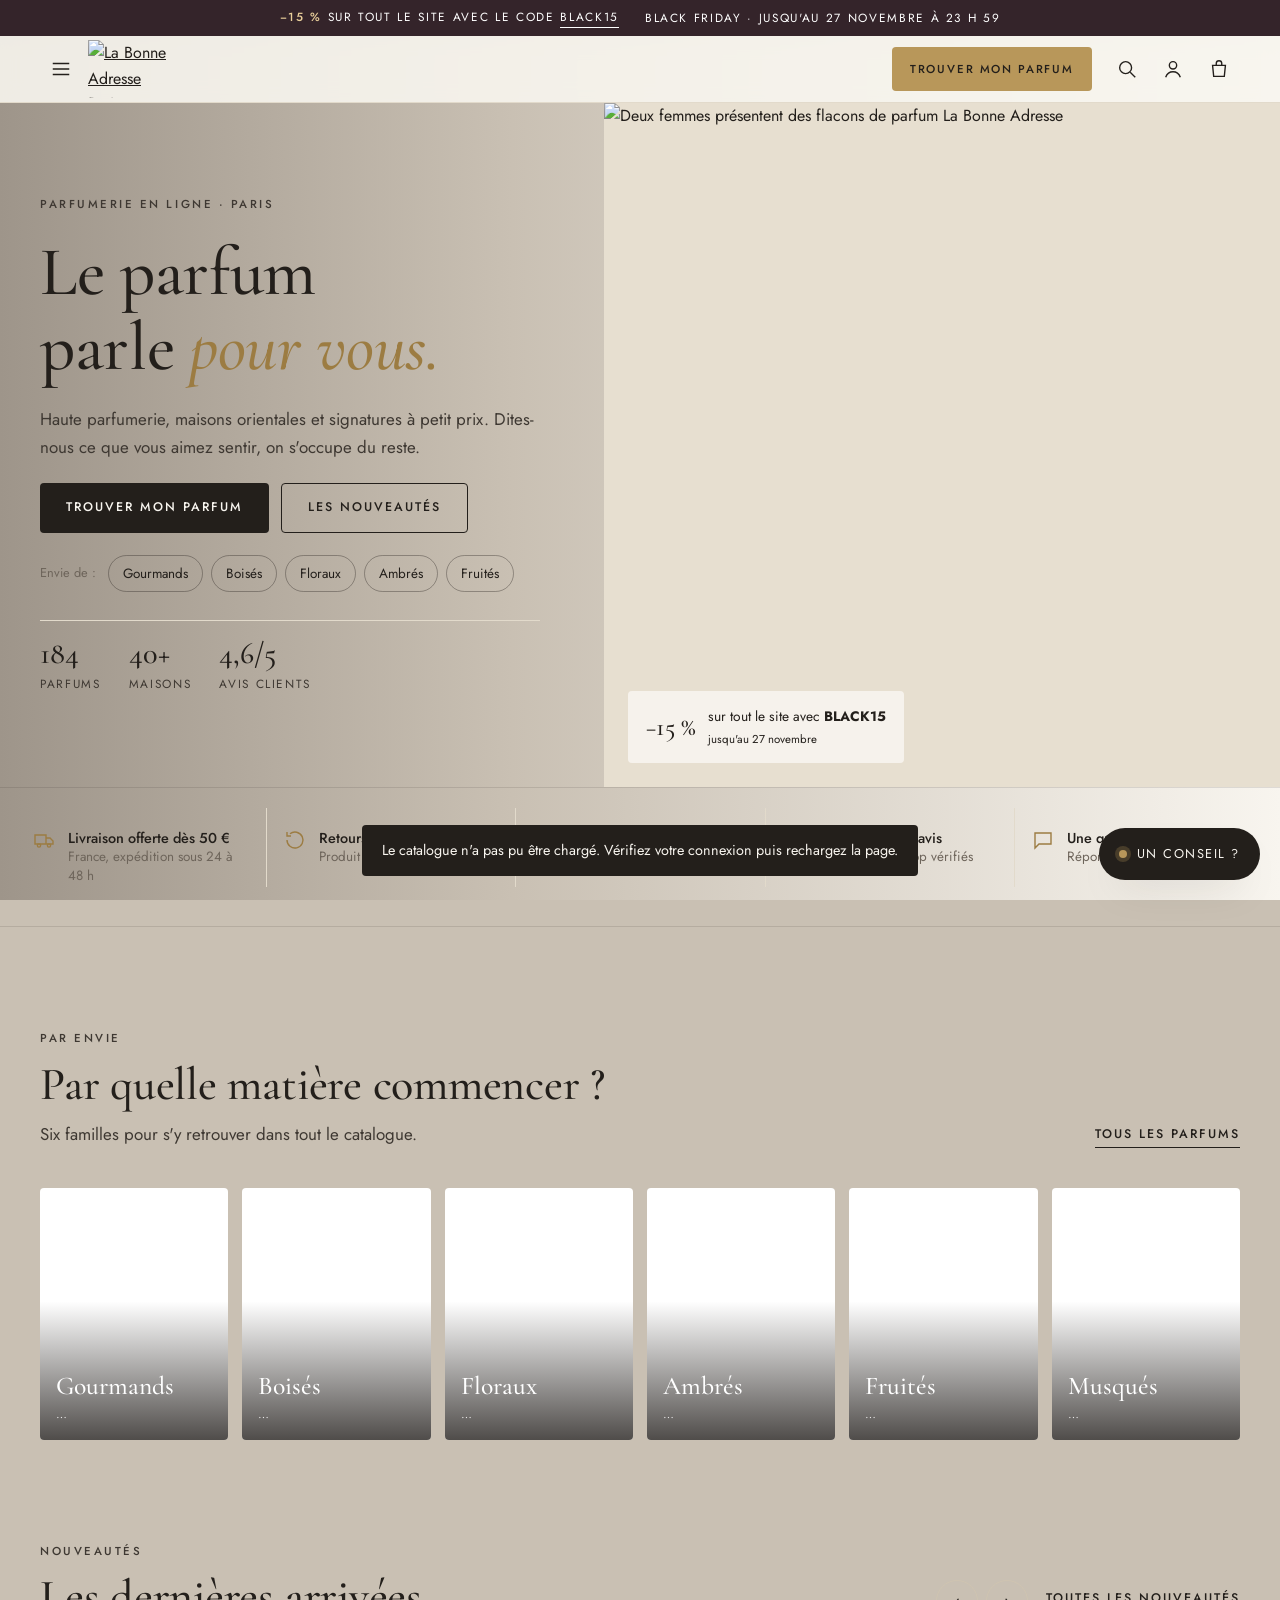
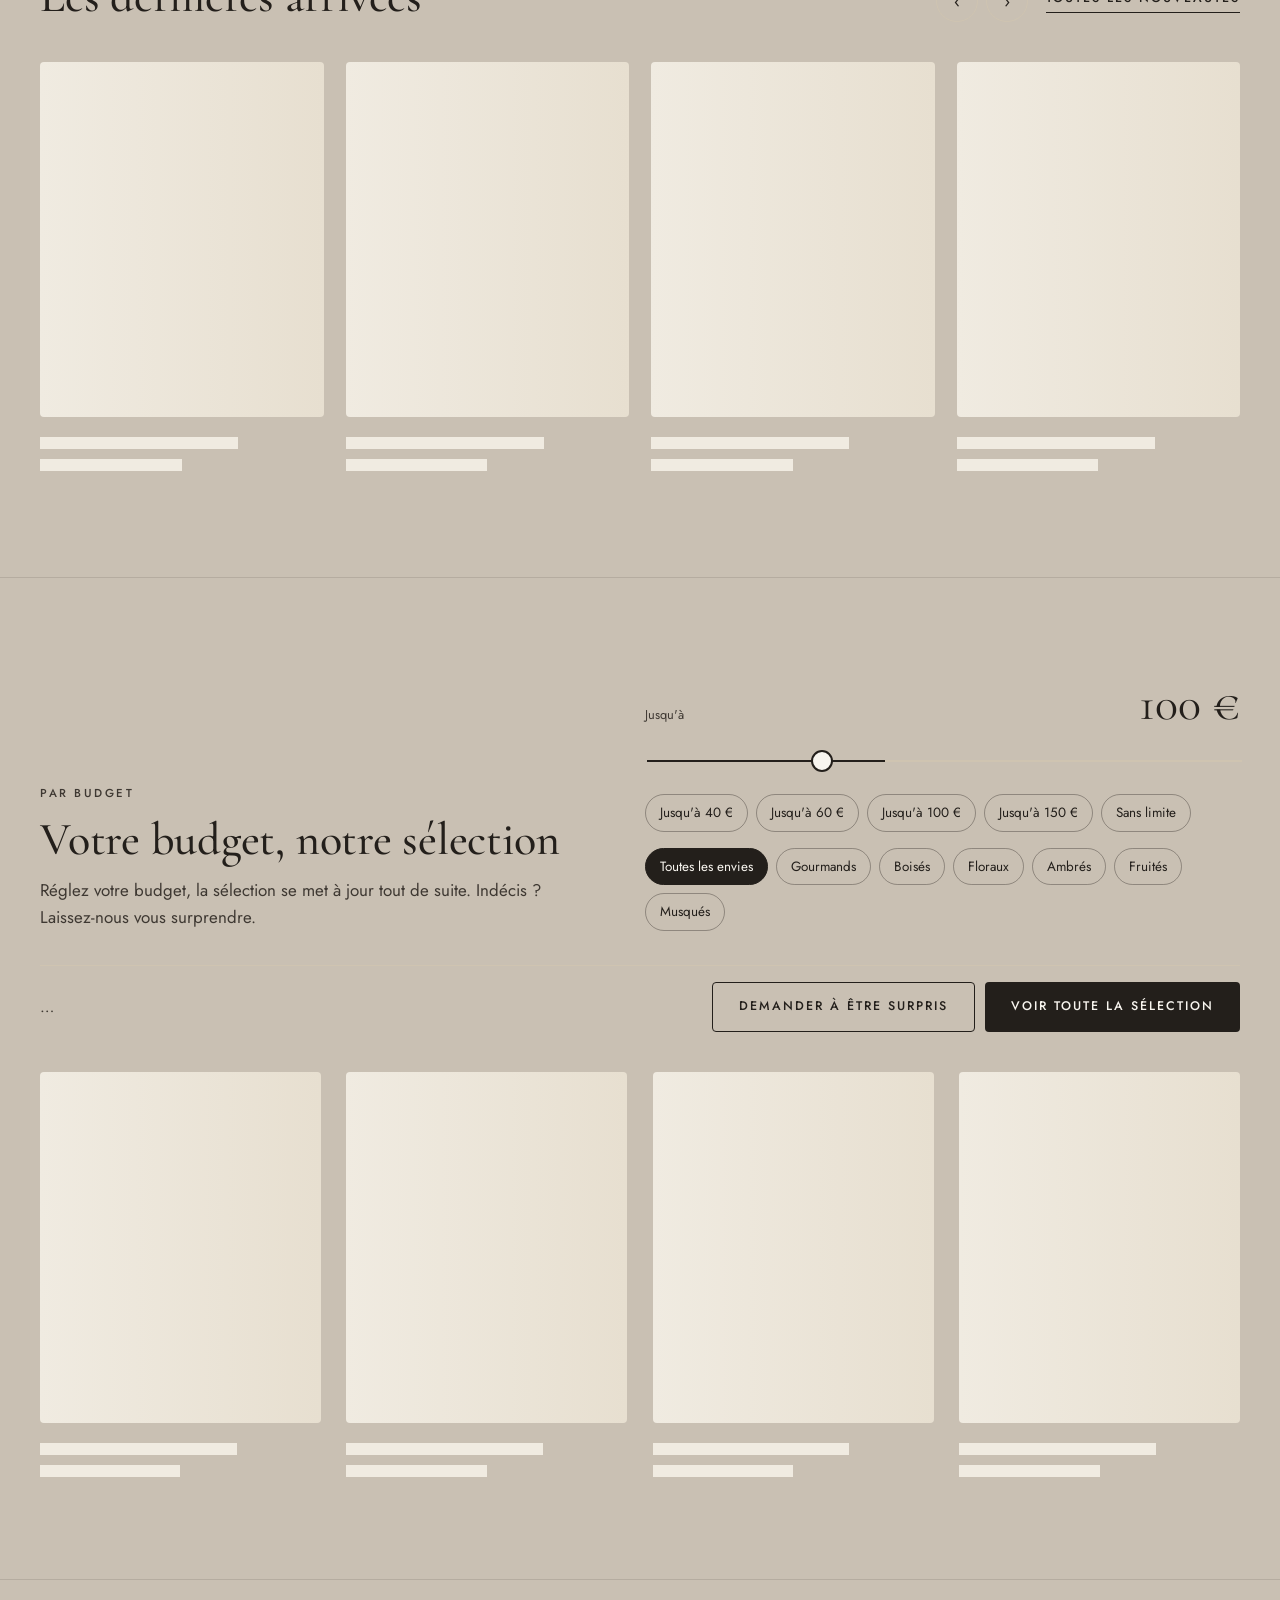
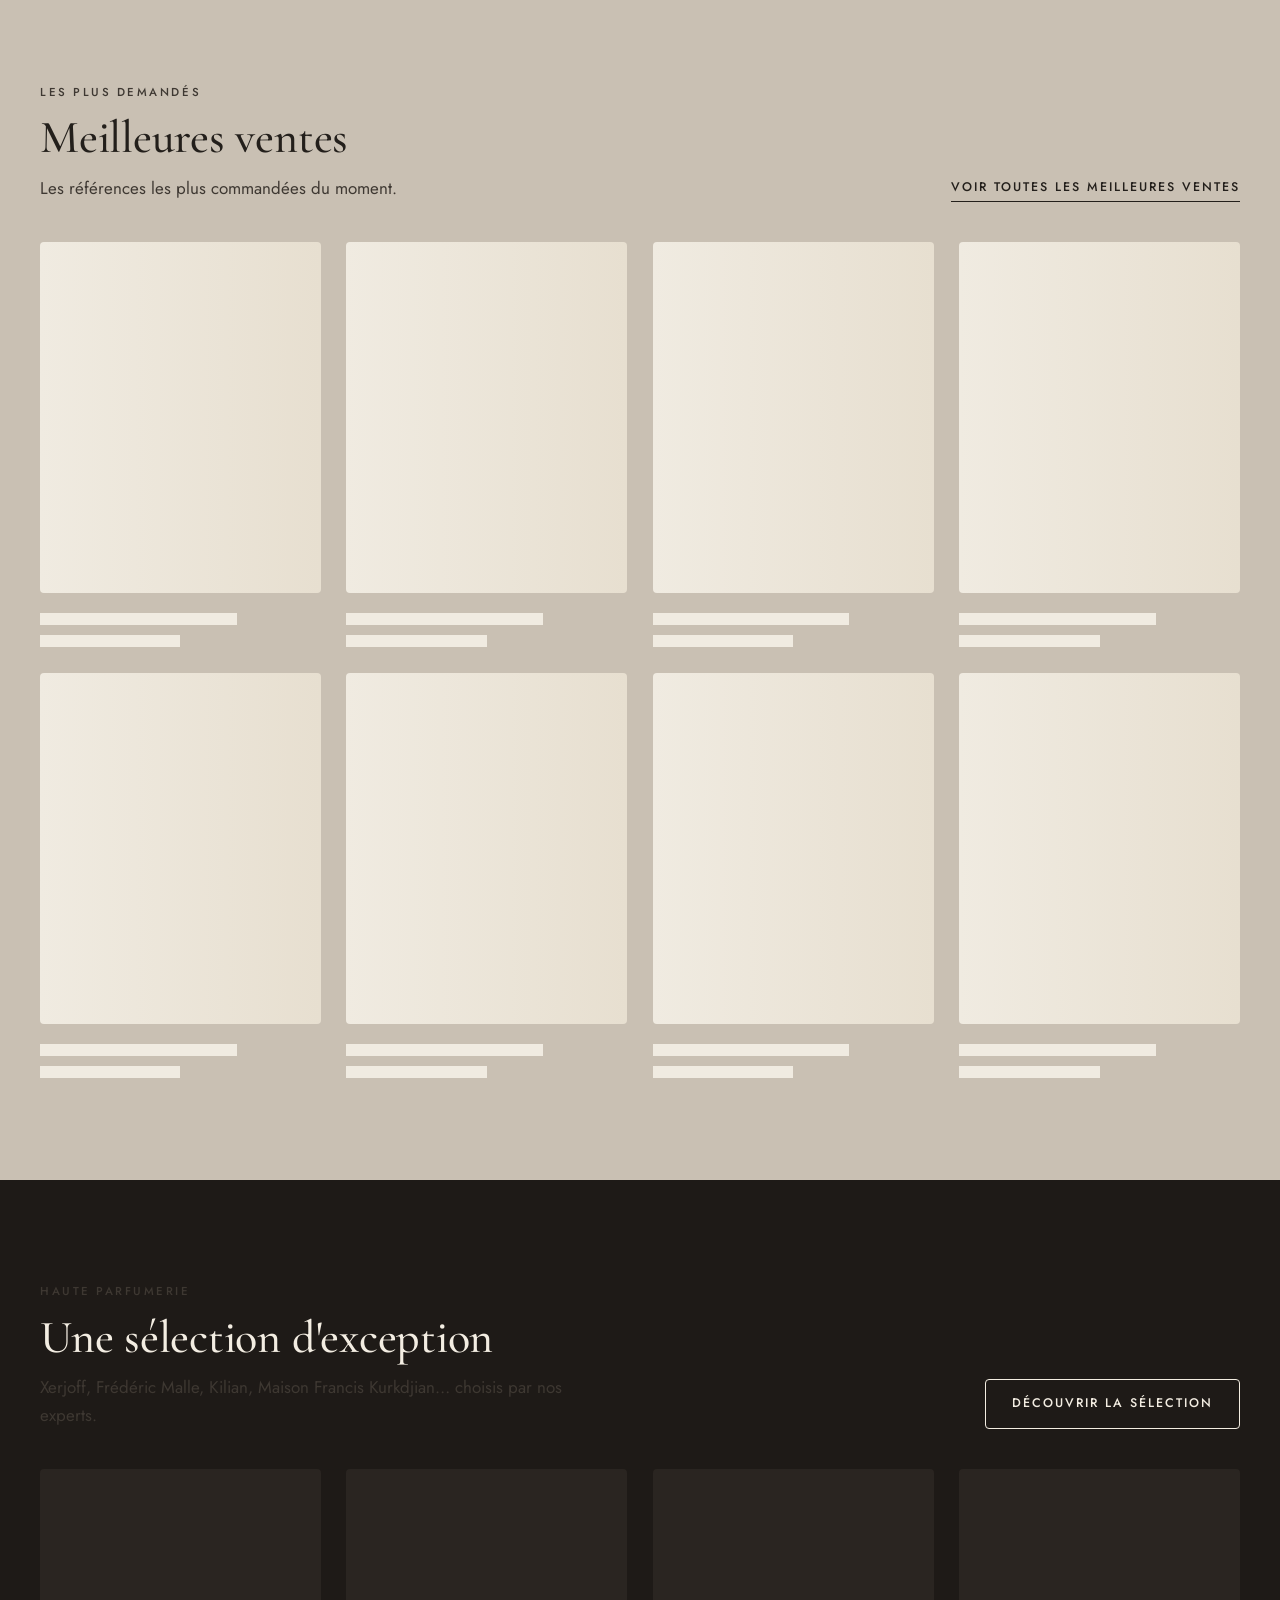
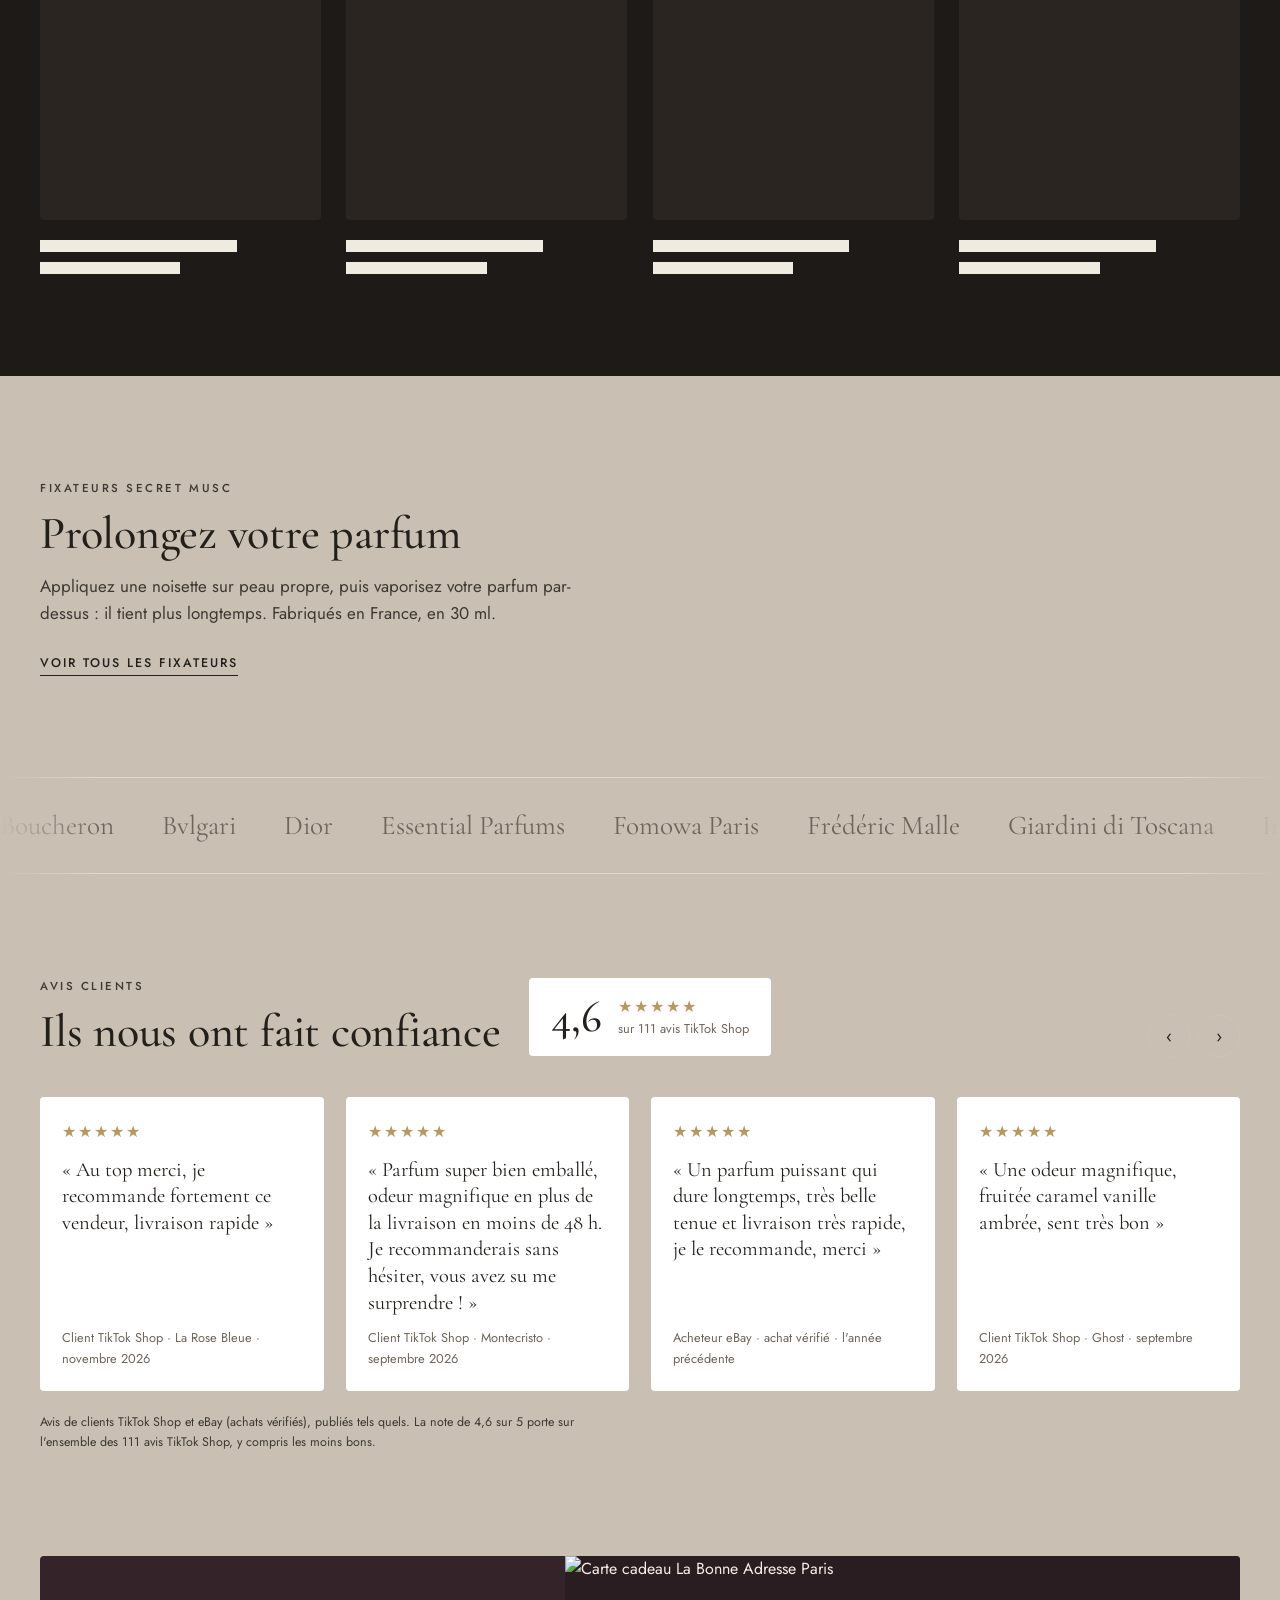
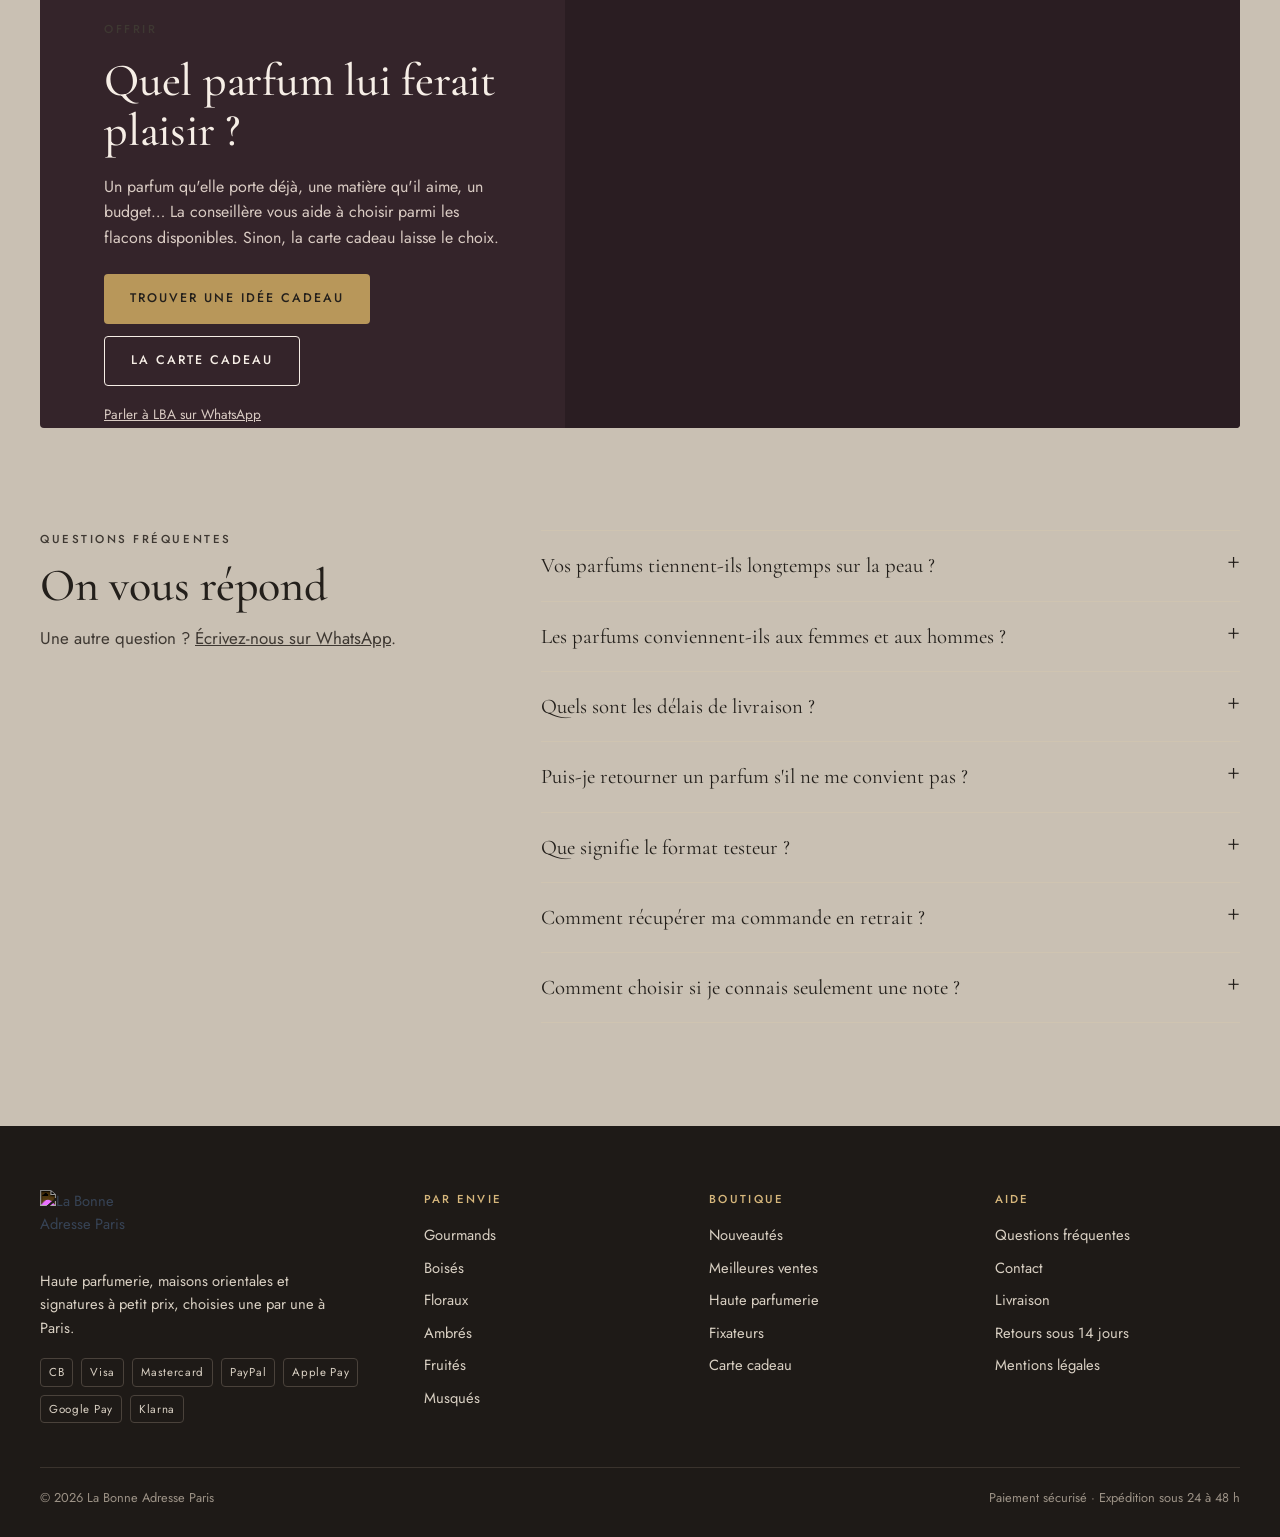
==== commit 408b87d8: "Petits textes plus lisibles sur le dégradé Co-Authored-By: Claude Opus 5.5 <noreply@anthropic.com>" ====
--- a/index.html
+++ b/index.html
@@ -11,7 +11,7 @@
 <link rel="preconnect" href="https://fonts.gstatic.com" crossorigin>
 <link rel="preconnect" href="https://cdn.shopify.com" crossorigin>
 <link rel="stylesheet" href="https://fonts.googleapis.com/css2?family=Cormorant+Garamond:ital,wght@0,400;0,500;0,600;1,400;1,500&family=Jost:wght@300;400;500&display=swap">
-<link rel="stylesheet" href="styles.css?v=6">
+<link rel="stylesheet" href="styles.css?v=7">
 </head>
 <body>
 <a class="visually-hidden" href="#app">Aller au contenu</a>
@@ -116,7 +116,7 @@
 
 <div class="toast" id="toast" role="status" aria-live="polite"></div>
 
-<script src="familles.js?v=6"></script>
-<script src="app.js?v=6"></script>
+<script src="familles.js?v=7"></script>
+<script src="app.js?v=7"></script>
 </body>
 </html>
--- a/styles.css
+++ b/styles.css
@@ -443,3 +443,4 @@
 main :is(.lead,.crumbs,.hero-facts span,.bud-val span,.rev-note,.faq p,.card .cc,#count,.toolbar label,.filters em,.info .cc,.pay){color:#3E3832}
 main :is(.chip:not([aria-pressed="true"]),.active button){border-color:rgba(35,31,27,.35)}
 .hd{background:rgba(248,245,239,.9)}
+main :is(#bCount,.eyebrow){color:#3E3832}main .eyebrow{color:#7A5F2E}
